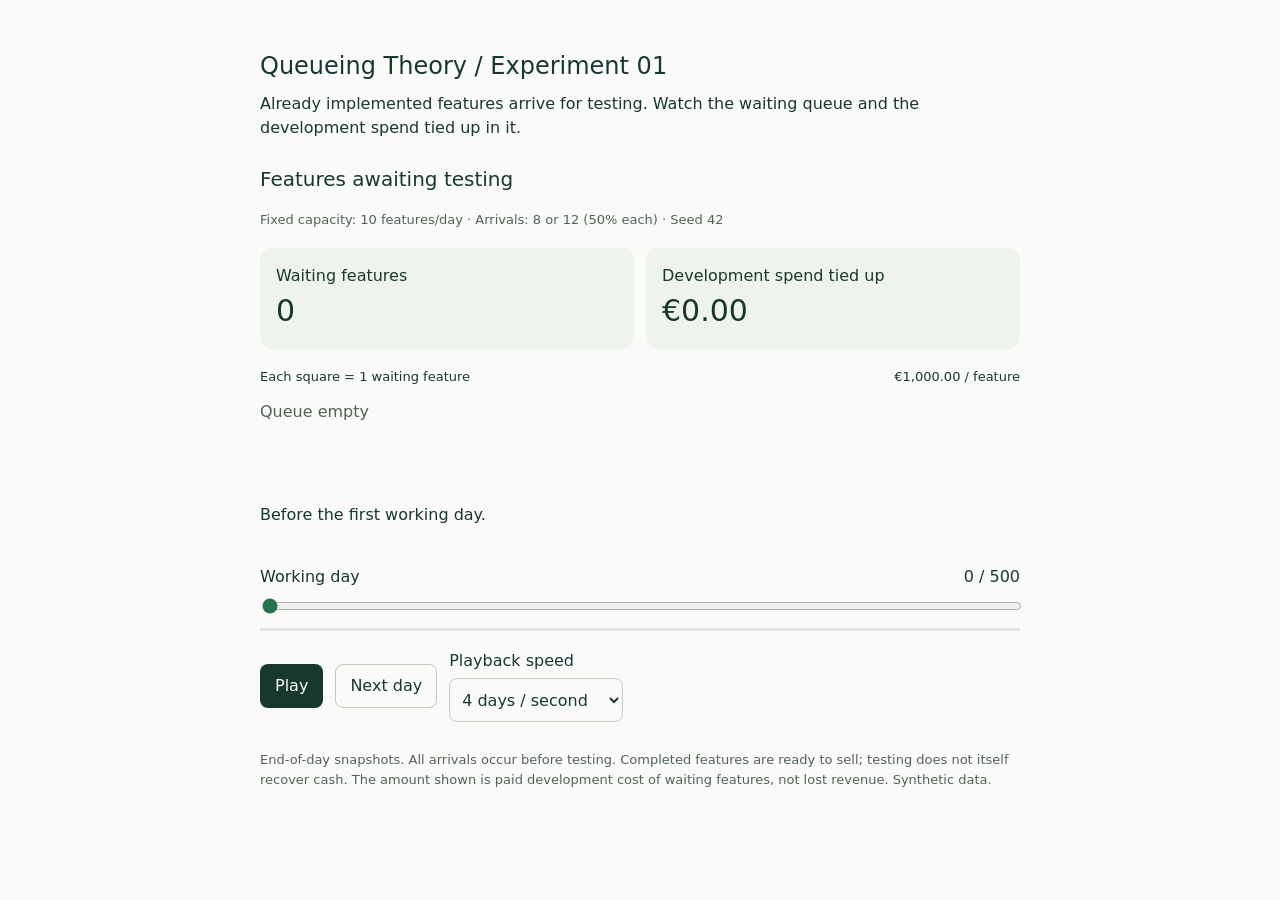
==== figures/01_live_queue.html @ 5ae4b580 "Model implemented features and animate development cost in the testing queue" ====
<!doctype html>
<html lang="en">
<head>
  <meta charset="utf-8">
  <meta name="viewport" content="width=device-width, initial-scale=1">
  <title>Queueing Theory · Features awaiting testing</title>
  <style>
    :root { color-scheme: light dark; --background:light-dark(#fafbf8,#141b17); --foreground:light-dark(#19382c,#e7eee9); --card:light-dark(#eef3ed,#202e25); --card-foreground:var(--foreground); --muted-foreground:light-dark(#526259,#a8b9ae); --primary:var(--foreground); --primary-foreground:var(--background); --border:light-dark(#becbc0,#43564a); --viz-series-1:light-dark(#28724f,#72c99b); --font-size-base:16px; }
    * { box-sizing:border-box; }
    body { margin:0; padding:clamp(16px,4vw,48px); background:var(--background); color:var(--foreground); font:400 16px/1.5 system-ui,sans-serif; }
    main { max-width:760px; margin:auto; }
    h1 { font-size:24px; font-weight:500; margin:0 0 8px; }
    p { margin:8px 0 24px; }
    h2 { font-size:20px; font-weight:500; margin:0 0 16px; }
    .text-small { font-size:13px; }
    .text-muted { color:var(--muted-foreground); }
    .tabular-nums { font-variant-numeric:tabular-nums; }
    .viz-grid { display:grid; grid-template-columns:repeat(auto-fit,minmax(min(230px,100%),1fr)); gap:12px; }
    .card { padding:16px; border-radius:12px; background:var(--card); color:var(--card-foreground); }
    .viz-stat-value { font-size:30px; font-weight:500; }
    .viz-row, .viz-controls { display:flex; flex-wrap:wrap; align-items:center; gap:12px; }
    .btn { font:inherit; color:var(--foreground); background:transparent; border:1px solid var(--border); border-radius:8px; padding:8px 14px; min-height:44px; cursor:pointer; }
    .btn-primary { color:var(--primary-foreground); background:var(--primary); border-color:transparent; }
    .btn:disabled { opacity:.5; cursor:default; }
    .form-label { display:grid; gap:5px; }
    .form-select { font:inherit; padding:8px; min-height:44px; border:1px solid var(--border); border-radius:8px; color:var(--foreground); background:var(--background); }
    .form-range { width:100%; accent-color:var(--viz-series-1); min-height:30px; }
    .sr-only { position:absolute; width:1px; height:1px; padding:0; margin:-1px; overflow:hidden; clip:rect(0,0,0,0); white-space:nowrap; border:0; }
    footer { margin-top:28px; color:var(--muted-foreground); font-size:13px; }
  </style>
</head>
<body>
<main>
  <h1>Queueing Theory / Experiment 01</h1>
  <p>Already implemented features arrive for testing. Watch the waiting queue and the development spend tied up in it.</p>
<!-- LIVE_FRAGMENT_START -->
<div id="feature-testing-queue">
  <style>
    #feature-testing-queue { color:var(--foreground); }
    #feature-testing-queue .fq-gap { margin-top:18px; }
    #feature-testing-queue .fq-labels { display:flex; justify-content:space-between; flex-wrap:wrap; gap:8px; }
    #feature-testing-queue .fq-queue { display:flex; flex-wrap:wrap; align-content:flex-start; gap:5px; min-height:95px; margin-top:14px; }
    #feature-testing-queue .fq-feature { width:18px; height:24px; background:var(--viz-series-1); opacity:.65; }
    #feature-testing-queue .fq-empty { align-self:center; color:var(--muted-foreground); }
    #feature-testing-queue .fq-detail { min-height:44px; margin-top:8px; }
    #feature-testing-queue .fq-progress { height:3px; background:color-mix(in srgb,var(--foreground) 10%,transparent); }
    #feature-testing-queue .fq-progress-fill { height:100%; width:0; background:var(--viz-series-1); }
  </style>
  <h2>Features awaiting testing</h2>
  <div class="text-small text-muted" data-role="assumptions"></div>
  <div class="viz-grid fq-gap">
    <div class="card viz-stat">
      <div>Waiting features</div>
      <div class="viz-stat-value tabular-nums" data-role="count">0</div>
    </div>
    <div class="card viz-stat">
      <div>Development spend tied up</div>
      <div class="viz-stat-value tabular-nums" data-role="money">€0.00</div>
    </div>
  </div>
  <div class="fq-labels fq-gap text-small">
    <span>Each square = 1 waiting feature</span>
    <span data-role="cost-label"></span>
  </div>
  <div class="fq-queue" data-role="queue" role="img" aria-label="No features awaiting testing"></div>
  <div class="text-small text-muted" data-role="overflow" hidden></div>
  <div class="fq-detail tabular-nums" data-role="daily-detail">Before the first working day.</div>
  <div class="fq-gap">
    <div class="fq-labels">
      <label for="fq-day" class="form-label">Working day <span class="sr-only">slider</span></label>
      <output for="fq-day" class="tabular-nums" data-role="day-label" aria-live="off">0</output>
    </div>
    <input id="fq-day" class="form-range" type="range" min="0" max="500" step="1" value="0">
    <div class="fq-progress" aria-hidden="true"><div class="fq-progress-fill" data-role="progress"></div></div>
  </div>
  <div class="viz-controls fq-gap">
    <button type="button" class="btn btn-primary" data-role="play">Play</button>
    <button type="button" class="btn" data-role="step">Next day</button>
    <label class="form-label">Playback speed
      <select class="form-select" data-role="speed">
        <option value="1000">1 day / second</option>
        <option value="250" selected>4 days / second</option>
        <option value="83">12 days / second</option>
      </select>
    </label>
  </div>
  <div class="sr-only" aria-live="polite" data-role="announcement"></div>
  <script type="application/json" data-role="model-data">{"days":500,"runs":10000,"capacity":10,"variation":2,"seed":42,"feature_cost_cents":100000,"currency":"EUR","arrivals":[8,12,12,12,8,12,8,8,12,12,12,8,12,12,12,12,12,8,8,8,8,12,8,8,12,8,12,12,8,8,12,8,8,12,12,8,12,12,12,12,12,8,8,8,8,12,8,12,12,8,8,12,12,8,8,12,8,12,8,12,12,8,8,12,8,8,12,12,8,12,8,12,12,8,8,12,12,12,12,8,12,8,8,12,12,12,8,8,12,12,8,12,12,8,12,8,12,8,12,12,8,12,8,8,8,8,8,12,8,12,8,12,12,12,8,12,8,12,8,12,8,12,12,12,8,12,12,8,8,12,8,12,12,12,12,8,8,8,8,8,12,8,12,8,8,8,12,8,8,12,12,12,12,8,8,12,12,12,8,12,8,8,12,8,12,12,12,12,8,8,12,8,8,8,12,8,12,12,8,12,12,8,12,8,12,8,8,12,12,8,12,8,8,12,8,12,8,8,12,8,12,8,8,12,8,8,12,12,8,12,12,12,12,8,8,12,12,12,12,12,12,8,12,12,12,12,12,12,8,8,12,12,12,12,12,8,8,8,8,12,12,8,8,12,8,12,8,12,12,12,8,8,12,12,8,12,12,12,12,12,8,12,8,12,12,12,12,12,12,12,8,12,12,12,8,8,8,12,12,12,12,12,8,8,8,12,12,12,8,12,12,12,8,8,12,12,8,8,12,12,8,12,8,8,8,12,12,12,12,12,12,12,12,8,8,12,12,12,12,8,8,8,8,12,8,8,8,8,8,8,8,12,12,8,8,8,8,8,8,8,12,8,12,12,8,8,8,8,12,12,12,8,12,12,8,12,8,12,12,12,8,8,8,8,8,12,8,8,8,8,8,12,8,8,8,12,8,12,8,8,12,8,8,8,12,8,8,12,8,8,12,8,12,12,8,8,12,12,8,8,8,12,8,12,12,12,12,8,8,8,12,8,8,8,8,8,12,8,8,8,8,8,12,12,12,12,8,8,12,8,8,12,12,12,8,8,12,12,12,8,12,8,8,12,8,12,8,12,12,12,8,12,12,12,8,8,8,12,8,12,12,8,12,12,12,12,8,8,12,12,12,12,12,8,8,12,8,8,8,12,8,12,12,12,12,12,12,8,12,12,12,8,12,12,8,8,8,8,8,12],"tested":[8,10,10,10,10,10,10,10,10,10,10,10,10,10,10,10,10,10,10,10,10,10,10,10,10,10,10,10,10,10,10,10,10,10,10,10,10,10,10,10,10,10,10,10,10,10,10,10,10,10,10,10,10,10,10,10,10,10,10,10,10,10,10,10,10,10,10,10,10,10,10,10,10,10,10,10,10,10,10,10,10,10,10,10,10,10,10,10,10,10,10,10,10,10,10,10,10,10,10,10,10,10,10,10,10,10,10,10,10,10,10,10,10,10,10,10,10,10,10,10,10,10,10,10,10,10,10,10,10,10,10,10,10,10,10,10,10,10,10,10,10,10,10,10,10,10,10,10,10,10,10,10,10,10,10,10,10,10,10,10,10,10,10,10,10,10,10,10,10,10,10,10,10,10,10,10,10,10,10,10,10,10,10,10,10,10,10,10,10,10,10,10,10,10,10,10,10,10,10,10,10,10,10,10,10,10,10,10,10,10,10,10,10,10,10,10,10,10,10,10,10,10,10,10,10,10,10,10,10,10,10,10,10,10,10,10,10,10,10,10,10,10,10,10,10,10,10,10,10,10,10,10,10,10,10,10,10,10,10,10,10,10,10,10,10,10,10,10,10,10,10,10,10,10,10,10,10,10,10,10,10,10,10,10,10,10,10,10,10,10,10,10,10,10,10,10,10,10,10,10,10,10,10,10,10,10,10,10,10,10,10,10,10,10,10,10,10,10,10,10,10,10,10,10,10,10,10,10,10,10,10,10,10,10,10,10,10,10,10,10,10,10,10,10,10,10,10,10,10,10,10,10,10,10,10,10,10,10,10,10,10,10,10,10,10,10,10,10,10,10,10,10,10,10,10,10,10,10,10,10,10,10,10,10,10,10,10,10,10,10,10,10,10,10,10,10,10,10,10,10,10,10,10,10,10,10,10,10,10,10,10,10,10,10,10,10,10,10,10,10,10,10,10,10,10,10,10,10,10,10,10,10,10,10,10,10,10,10,10,10,10,10,10,10,10,10,10,10,10,10,10,10,10,10,10,10,10,10,10,10,10,10,10,10,10,10,10,10,10,10,10,10,10,10,10,10,10,10,10,10,10,10,10,10,10,10,10,10,10,10,10,10,10,10,10,10,10,10,10,10],"backlog":[0,0,2,4,6,4,6,4,2,4,6,8,6,8,10,12,14,16,14,12,10,8,10,8,6,8,6,8,10,8,6,8,6,4,6,8,6,8,10,12,14,16,14,12,10,8,10,8,10,12,10,8,10,12,10,8,10,8,10,8,10,12,10,8,10,8,6,8,10,8,10,8,10,12,10,8,10,12,14,16,14,16,14,12,14,16,18,16,14,16,18,16,18,20,18,20,18,20,18,20,22,20,22,20,18,16,14,12,14,12,14,12,14,16,18,16,18,16,18,16,18,16,18,20,22,20,22,24,22,20,22,20,22,24,26,28,26,24,22,20,18,20,18,20,18,16,14,16,14,12,14,16,18,20,18,16,18,20,22,20,22,20,18,20,18,20,22,24,26,24,22,24,22,20,18,20,18,20,22,20,22,24,22,24,22,24,22,20,22,24,22,24,22,20,22,20,22,20,18,20,18,20,18,16,18,16,14,16,18,16,18,20,22,24,22,20,22,24,26,28,30,32,30,32,34,36,38,40,42,40,38,40,42,44,46,48,46,44,42,40,42,44,42,40,42,40,42,40,42,44,46,44,42,44,46,44,46,48,50,52,54,52,54,52,54,56,58,60,62,64,66,64,66,68,70,68,66,64,66,68,70,72,74,72,70,68,70,72,74,72,74,76,78,76,74,76,78,76,74,76,78,76,78,76,74,72,74,76,78,80,82,84,86,88,86,84,86,88,90,92,90,88,86,84,86,84,82,80,78,76,74,72,74,76,74,72,70,68,66,64,62,64,62,64,66,64,62,60,58,60,62,64,62,64,66,64,66,64,66,68,70,68,66,64,62,60,62,60,58,56,54,52,54,52,50,48,50,48,50,48,46,48,46,44,42,44,42,40,42,40,38,40,38,40,42,40,38,40,42,40,38,36,38,36,38,40,42,44,42,40,38,40,38,36,34,32,30,32,30,28,26,24,22,24,26,28,30,28,26,28,26,24,26,28,30,28,26,28,30,32,30,32,30,28,30,28,30,28,30,32,34,32,34,36,38,36,34,32,34,32,34,36,34,36,38,40,42,40,38,40,42,44,46,48,46,44,46,44,42,40,42,40,42,44,46,48,50,52,50,52,54,56,54,56,58,56,54,52,50,48,50],"bound_cost_cents":[0,0,200000,400000,600000,400000,600000,400000,200000,400000,600000,800000,600000,800000,1000000,1200000,1400000,1600000,1400000,1200000,1000000,800000,1000000,800000,600000,800000,600000,800000,1000000,800000,600000,800000,600000,400000,600000,800000,600000,800000,1000000,1200000,1400000,1600000,1400000,1200000,1000000,800000,1000000,800000,1000000,1200000,1000000,800000,1000000,1200000,1000000,800000,1000000,800000,1000000,800000,1000000,1200000,1000000,800000,1000000,800000,600000,800000,1000000,800000,1000000,800000,1000000,1200000,1000000,800000,1000000,1200000,1400000,1600000,1400000,1600000,1400000,1200000,1400000,1600000,1800000,1600000,1400000,1600000,1800000,1600000,1800000,2000000,1800000,2000000,1800000,2000000,1800000,2000000,2200000,2000000,2200000,2000000,1800000,1600000,1400000,1200000,1400000,1200000,1400000,1200000,1400000,1600000,1800000,1600000,1800000,1600000,1800000,1600000,1800000,1600000,1800000,2000000,2200000,2000000,2200000,2400000,2200000,2000000,2200000,2000000,2200000,2400000,2600000,2800000,2600000,2400000,2200000,2000000,1800000,2000000,1800000,2000000,1800000,1600000,1400000,1600000,1400000,1200000,1400000,1600000,1800000,2000000,1800000,1600000,1800000,2000000,2200000,2000000,2200000,2000000,1800000,2000000,1800000,2000000,2200000,2400000,2600000,2400000,2200000,2400000,2200000,2000000,1800000,2000000,1800000,2000000,2200000,2000000,2200000,2400000,2200000,2400000,2200000,2400000,2200000,2000000,2200000,2400000,2200000,2400000,2200000,2000000,2200000,2000000,2200000,2000000,1800000,2000000,1800000,2000000,1800000,1600000,1800000,1600000,1400000,1600000,1800000,1600000,1800000,2000000,2200000,2400000,2200000,2000000,2200000,2400000,2600000,2800000,3000000,3200000,3000000,3200000,3400000,3600000,3800000,4000000,4200000,4000000,3800000,4000000,4200000,4400000,4600000,4800000,4600000,4400000,4200000,4000000,4200000,4400000,4200000,4000000,4200000,4000000,4200000,4000000,4200000,4400000,4600000,4400000,4200000,4400000,4600000,4400000,4600000,4800000,5000000,5200000,5400000,5200000,5400000,5200000,5400000,5600000,5800000,6000000,6200000,6400000,6600000,6400000,6600000,6800000,7000000,6800000,6600000,6400000,6600000,6800000,7000000,7200000,7400000,7200000,7000000,6800000,7000000,7200000,7400000,7200000,7400000,7600000,7800000,7600000,7400000,7600000,7800000,7600000,7400000,7600000,7800000,7600000,7800000,7600000,7400000,7200000,7400000,7600000,7800000,8000000,8200000,8400000,8600000,8800000,8600000,8400000,8600000,8800000,9000000,9200000,9000000,8800000,8600000,8400000,8600000,8400000,8200000,8000000,7800000,7600000,7400000,7200000,7400000,7600000,7400000,7200000,7000000,6800000,6600000,6400000,6200000,6400000,6200000,6400000,6600000,6400000,6200000,6000000,5800000,6000000,6200000,6400000,6200000,6400000,6600000,6400000,6600000,6400000,6600000,6800000,7000000,6800000,6600000,6400000,6200000,6000000,6200000,6000000,5800000,5600000,5400000,5200000,5400000,5200000,5000000,4800000,5000000,4800000,5000000,4800000,4600000,4800000,4600000,4400000,4200000,4400000,4200000,4000000,4200000,4000000,3800000,4000000,3800000,4000000,4200000,4000000,3800000,4000000,4200000,4000000,3800000,3600000,3800000,3600000,3800000,4000000,4200000,4400000,4200000,4000000,3800000,4000000,3800000,3600000,3400000,3200000,3000000,3200000,3000000,2800000,2600000,2400000,2200000,2400000,2600000,2800000,3000000,2800000,2600000,2800000,2600000,2400000,2600000,2800000,3000000,2800000,2600000,2800000,3000000,3200000,3000000,3200000,3000000,2800000,3000000,2800000,3000000,2800000,3000000,3200000,3400000,3200000,3400000,3600000,3800000,3600000,3400000,3200000,3400000,3200000,3400000,3600000,3400000,3600000,3800000,4000000,4200000,4000000,3800000,4000000,4200000,4400000,4600000,4800000,4600000,4400000,4600000,4400000,4200000,4000000,4200000,4000000,4200000,4400000,4600000,4800000,5000000,5200000,5000000,5200000,5400000,5600000,5400000,5600000,5800000,5600000,5400000,5200000,5000000,4800000,5000000]}</script>
  <script>
  (() => {
    const root = document.getElementById("feature-testing-queue");
    const el = role => root.querySelector('[data-role="' + role + '"]');
    const data = JSON.parse(el("model-data").textContent);
    const slider = root.querySelector("#fq-day");
    const euro = cents => new Intl.NumberFormat("en-IE", {
      style:"currency", currency:data.currency, minimumFractionDigits:2
    }).format(cents / 100);
    let day = 0;
    let timer = null;
    let lastRenderedDay = 0;
    const reducedMotion = window.matchMedia("(prefers-reduced-motion: reduce)");
    slider.max = data.days;
    el("assumptions").textContent = "Fixed capacity: " + data.capacity + " features/day · Arrivals: "
      + (data.variation ? (data.capacity - data.variation) + " or " + (data.capacity + data.variation) + " (50% each)"
        : data.capacity + " every day") + " · Seed " + data.seed;
    el("cost-label").textContent = euro(data.feature_cost_cents) + " / feature";

    function announce() {
      el("announcement").textContent = "Day " + day + ": " + data.backlog[day]
        + " features awaiting testing; " + euro(data.bound_cost_cents[day]) + " in development spend.";
    }
    function render() {
      const count = data.backlog[day];
      const queue = el("queue");
      queue.replaceChildren();
      if (count === 0) {
        const empty = document.createElement("span");
        empty.className = "fq-empty";
        empty.textContent = "Queue empty";
        queue.append(empty);
      }
      for (let i = 0; i < Math.min(count, 120); i++) {
        const feature = document.createElement("span");
        feature.className = "fq-feature";
        feature.setAttribute("aria-hidden", "true");
        queue.append(feature);
      }
      queue.setAttribute("aria-label", count + " features awaiting testing, " + euro(data.bound_cost_cents[day]));
      el("overflow").hidden = count <= 120;
      el("overflow").textContent = "First 120 shown · " + (count - 120) + " additional features waiting";
      el("count").textContent = count.toLocaleString();
      el("money").textContent = euro(data.bound_cost_cents[day]);
      el("day-label").textContent = day + " / " + data.days;
      slider.value = day;
      el("progress").style.width = (100 * day / data.days) + "%";
      el("step").disabled = day === data.days;
      if (day > 0) {
        const change = count - data.backlog[day - 1];
        el("daily-detail").textContent = data.arrivals[day - 1] + " arrived · " + data.tested[day - 1]
          + " tested · Queue " + (change > 0 ? "+" : "") + change
          + (data.tested[day - 1] < data.capacity ? " · " + (data.capacity - data.tested[day - 1]) + " unused testing slots" : "");
      } else {
        el("daily-detail").textContent = "Before the first working day.";
      }
      if (day !== lastRenderedDay && !reducedMotion.matches && count > 0 && queue.animate) {
        queue.animate([{transform:"translateY(3px)"}, {transform:"translateY(0)"}], {duration:140});
      }
      lastRenderedDay = day;
    }
    function pause(shouldAnnounce = true) {
      if (timer !== null) window.clearInterval(timer);
      timer = null;
      el("play").textContent = day === data.days ? "Replay" : "Play";
      if (shouldAnnounce) announce();
    }
    function start() {
      if (day === data.days) day = 0;
      render();
      el("play").textContent = "Pause";
      timer = window.setInterval(() => {
        day = Math.min(data.days, day + 1);
        render();
        if (day === data.days) pause();
      }, Number(el("speed").value));
    }
    el("play").addEventListener("click", () => timer === null ? start() : pause());
    el("step").addEventListener("click", () => {
      pause(false);
      day = Math.min(data.days, day + 1);
      render();
      pause();
    });
    slider.addEventListener("input", () => {
      pause(false);
      day = Number(slider.value);
      render();
      pause();
    });
    el("speed").addEventListener("change", () => {
      if (timer !== null) { pause(false); start(); }
    });
    document.addEventListener("visibilitychange", () => { if (document.hidden) pause(false); });
    render();
  })();
  </script>
</div>
<!-- LIVE_FRAGMENT_END -->
  <footer>End-of-day snapshots. All arrivals occur before testing. Completed features are ready to sell; testing does not itself recover cash. The amount shown is paid development cost of waiting features, not lost revenue. Synthetic data.</footer>
</main>
</body>
</html>
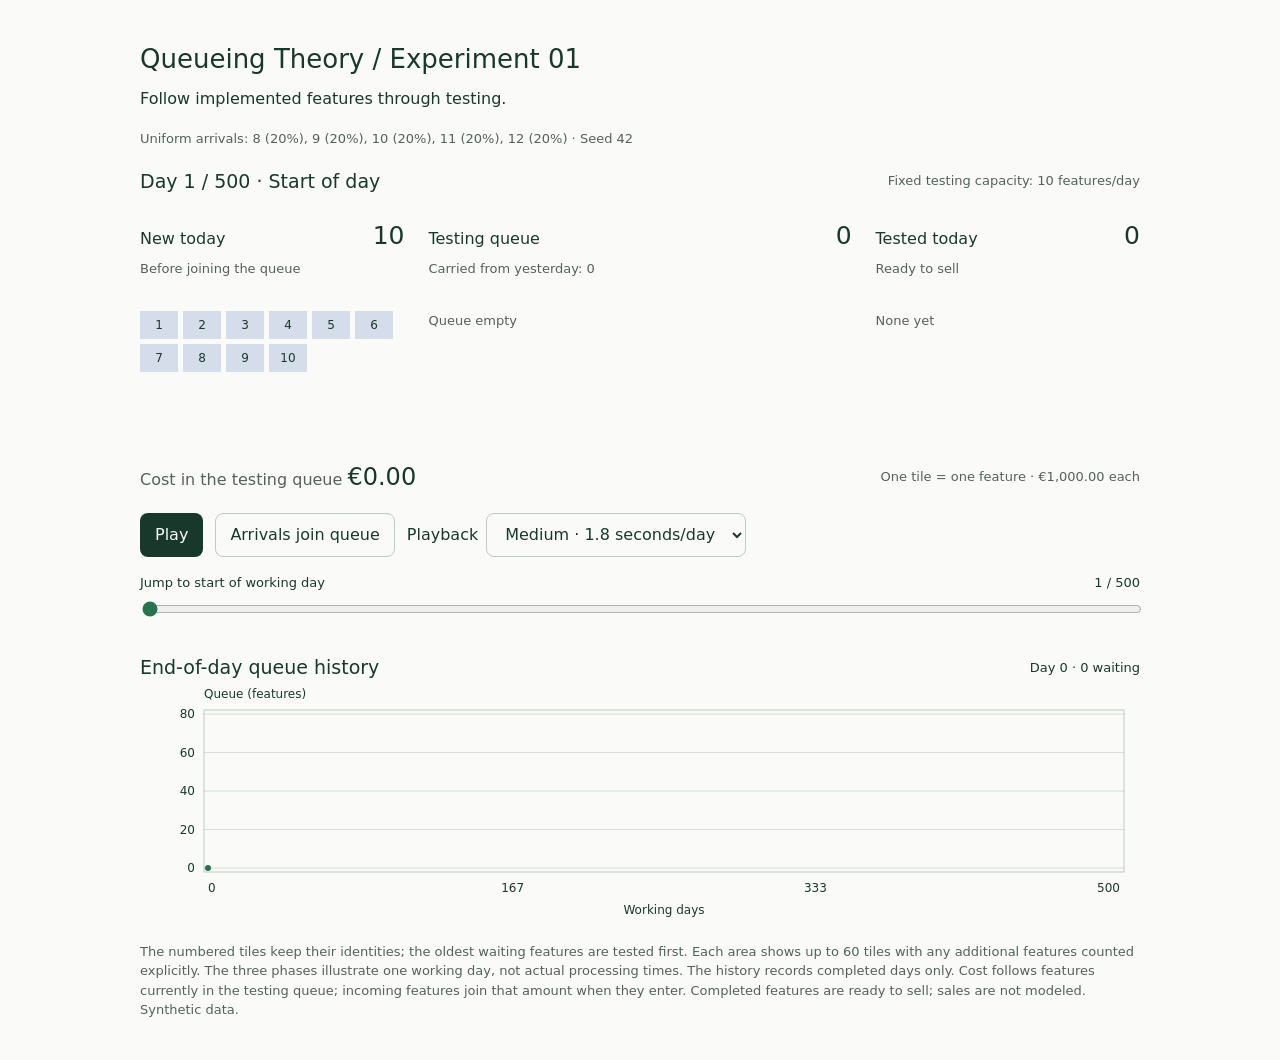
==== commit 13d48863: "Use uniform feature arrivals and show animated testing flow with queue history" ====
--- a/figures/01_live_queue.html
+++ b/figures/01_live_queue.html
@@ -3,189 +3,287 @@
 <head>
   <meta charset="utf-8">
   <meta name="viewport" content="width=device-width, initial-scale=1">
-  <title>Queueing Theory · Features awaiting testing</title>
+  <title>Queueing Theory · Features through testing</title>
   <style>
-    :root { color-scheme: light dark; --background:light-dark(#fafbf8,#141b17); --foreground:light-dark(#19382c,#e7eee9); --card:light-dark(#eef3ed,#202e25); --card-foreground:var(--foreground); --muted-foreground:light-dark(#526259,#a8b9ae); --primary:var(--foreground); --primary-foreground:var(--background); --border:light-dark(#becbc0,#43564a); --viz-series-1:light-dark(#28724f,#72c99b); --font-size-base:16px; }
+    :root { color-scheme:light dark; --background:light-dark(#fafbf8,#141b17); --foreground:light-dark(#19382c,#e7eee9); --muted:light-dark(#526259,#a8b9ae); --border:light-dark(#becbc0,#43564a); --queue:light-dark(#28724f,#72c99b); --incoming:light-dark(#546fb6,#91aaf1); --tested:light-dark(#986d2e,#d5b47c); }
     * { box-sizing:border-box; }
-    body { margin:0; padding:clamp(16px,4vw,48px); background:var(--background); color:var(--foreground); font:400 16px/1.5 system-ui,sans-serif; }
-    main { max-width:760px; margin:auto; }
-    h1 { font-size:24px; font-weight:500; margin:0 0 8px; }
-    p { margin:8px 0 24px; }
-    h2 { font-size:20px; font-weight:500; margin:0 0 16px; }
-    .text-small { font-size:13px; }
-    .text-muted { color:var(--muted-foreground); }
-    .tabular-nums { font-variant-numeric:tabular-nums; }
-    .viz-grid { display:grid; grid-template-columns:repeat(auto-fit,minmax(min(230px,100%),1fr)); gap:12px; }
-    .card { padding:16px; border-radius:12px; background:var(--card); color:var(--card-foreground); }
-    .viz-stat-value { font-size:30px; font-weight:500; }
-    .viz-row, .viz-controls { display:flex; flex-wrap:wrap; align-items:center; gap:12px; }
-    .btn { font:inherit; color:var(--foreground); background:transparent; border:1px solid var(--border); border-radius:8px; padding:8px 14px; min-height:44px; cursor:pointer; }
-    .btn-primary { color:var(--primary-foreground); background:var(--primary); border-color:transparent; }
-    .btn:disabled { opacity:.5; cursor:default; }
-    .form-label { display:grid; gap:5px; }
-    .form-select { font:inherit; padding:8px; min-height:44px; border:1px solid var(--border); border-radius:8px; color:var(--foreground); background:var(--background); }
-    .form-range { width:100%; accent-color:var(--viz-series-1); min-height:30px; }
+    body { margin:0; padding:clamp(16px,4vw,40px); background:var(--background); color:var(--foreground); font:400 16px/1.5 system-ui,sans-serif; }
+    main { max-width:1000px; margin:auto; }
+    h1 { font-size:26px; font-weight:500; margin:0 0 8px; }
+    h2 { font-size:19px; font-weight:500; margin:0; }
+    p { margin:8px 0 18px; }
+    .small { font-size:13px; }
+    .muted { color:var(--muted); }
+    .numbers { font-variant-numeric:tabular-nums; }
+    .top, .row { display:flex; flex-wrap:wrap; align-items:center; justify-content:space-between; gap:12px; }
+    .top { margin-top:18px; }
+    .flow { display:grid; grid-template-columns:minmax(0,1fr) minmax(0,1.6fr) minmax(0,1fr); gap:24px; margin:22px 0 16px; }
+    .stage { min-width:0; }
+    .stage-heading { display:flex; justify-content:space-between; align-items:baseline; flex-wrap:wrap; gap:8px; font-weight:500; }
+    .stage-count { font-size:25px; }
+    .stage-note { color:var(--muted); margin-top:4px; min-height:40px; }
+    .tiles { display:flex; align-content:flex-start; flex-wrap:wrap; gap:5px; min-height:132px; margin-top:12px; }
+    .tile { display:flex; align-items:center; justify-content:center; width:var(--tile-width); height:28px; flex:0 0 var(--tile-width); font-size:12px; color:var(--foreground); background:color-mix(in srgb,var(--queue) 22%,transparent); }
+    .empty, .overflow { color:var(--muted); font-size:13px; }
+    [data-stage="incoming"] .tile { background:color-mix(in srgb,var(--incoming) 22%,transparent); }
+    [data-stage="outgoing"] .tile { background:color-mix(in srgb,var(--tested) 22%,transparent); }
+    .money { font-size:24px; font-weight:500; }
+    .money-row { margin:12px 0 18px; }
+    .controls { display:flex; flex-wrap:wrap; align-items:center; gap:12px; margin:16px 0; }
+    button, select { font:inherit; min-height:44px; padding:8px 14px; border:1px solid var(--border); border-radius:8px; color:var(--foreground); background:var(--background); }
+    button { cursor:pointer; }
+    button.primary { color:var(--background); background:var(--foreground); border-color:transparent; }
+    button:disabled { opacity:.5; cursor:default; }
+    label { display:flex; flex-wrap:wrap; align-items:center; gap:8px; }
+    input[type=range] { width:100%; min-height:30px; accent-color:var(--queue); }
+    .history { margin-top:22px; }
+    .history svg { display:block; width:100%; height:236px; }
+    .history text { font:400 12px system-ui,sans-serif; fill:var(--foreground); }
+    .history .grid { stroke:var(--border); stroke-width:.6; }
+    .history .frame { fill:none; stroke:var(--border); stroke-width:1; }
+    .history .line { fill:none; stroke:var(--queue); stroke-width:2; stroke-linejoin:round; }
+    .history .area { fill:var(--queue); opacity:.13; }
+    .history .point { fill:var(--queue); }
+    footer { margin-top:24px; color:var(--muted); font-size:13px; }
     .sr-only { position:absolute; width:1px; height:1px; padding:0; margin:-1px; overflow:hidden; clip:rect(0,0,0,0); white-space:nowrap; border:0; }
-    footer { margin-top:28px; color:var(--muted-foreground); font-size:13px; }
+    @media (max-width:580px) {
+      .flow { grid-template-columns:minmax(0,1fr); gap:18px; }
+      .stage-note { min-height:0; }
+      .tiles { min-height:34px; }
+      .stage-count { font-size:20px; }
+    }
   </style>
 </head>
 <body>
-<main>
+<main id="feature-flow-player">
   <h1>Queueing Theory / Experiment 01</h1>
-  <p>Already implemented features arrive for testing. Watch the waiting queue and the development spend tied up in it.</p>
-<!-- LIVE_FRAGMENT_START -->
-<div id="feature-testing-queue">
-  <style>
-    #feature-testing-queue { color:var(--foreground); }
-    #feature-testing-queue .fq-gap { margin-top:18px; }
-    #feature-testing-queue .fq-labels { display:flex; justify-content:space-between; flex-wrap:wrap; gap:8px; }
-    #feature-testing-queue .fq-queue { display:flex; flex-wrap:wrap; align-content:flex-start; gap:5px; min-height:95px; margin-top:14px; }
-    #feature-testing-queue .fq-feature { width:18px; height:24px; background:var(--viz-series-1); opacity:.65; }
-    #feature-testing-queue .fq-empty { align-self:center; color:var(--muted-foreground); }
-    #feature-testing-queue .fq-detail { min-height:44px; margin-top:8px; }
-    #feature-testing-queue .fq-progress { height:3px; background:color-mix(in srgb,var(--foreground) 10%,transparent); }
-    #feature-testing-queue .fq-progress-fill { height:100%; width:0; background:var(--viz-series-1); }
-  </style>
-  <h2>Features awaiting testing</h2>
-  <div class="text-small text-muted" data-role="assumptions"></div>
-  <div class="viz-grid fq-gap">
-    <div class="card viz-stat">
-      <div>Waiting features</div>
-      <div class="viz-stat-value tabular-nums" data-role="count">0</div>
-    </div>
-    <div class="card viz-stat">
-      <div>Development spend tied up</div>
-      <div class="viz-stat-value tabular-nums" data-role="money">€0.00</div>
-    </div>
-  </div>
-  <div class="fq-labels fq-gap text-small">
-    <span>Each square = 1 waiting feature</span>
-    <span data-role="cost-label"></span>
-  </div>
-  <div class="fq-queue" data-role="queue" role="img" aria-label="No features awaiting testing"></div>
-  <div class="text-small text-muted" data-role="overflow" hidden></div>
-  <div class="fq-detail tabular-nums" data-role="daily-detail">Before the first working day.</div>
-  <div class="fq-gap">
-    <div class="fq-labels">
-      <label for="fq-day" class="form-label">Working day <span class="sr-only">slider</span></label>
-      <output for="fq-day" class="tabular-nums" data-role="day-label" aria-live="off">0</output>
-    </div>
-    <input id="fq-day" class="form-range" type="range" min="0" max="500" step="1" value="0">
-    <div class="fq-progress" aria-hidden="true"><div class="fq-progress-fill" data-role="progress"></div></div>
-  </div>
-  <div class="viz-controls fq-gap">
-    <button type="button" class="btn btn-primary" data-role="play">Play</button>
-    <button type="button" class="btn" data-role="step">Next day</button>
-    <label class="form-label">Playback speed
-      <select class="form-select" data-role="speed">
-        <option value="1000">1 day / second</option>
-        <option value="250" selected>4 days / second</option>
-        <option value="83">12 days / second</option>
+  <p>Follow implemented features through testing.</p>
+  <div class="small muted" data-role="assumptions"></div>
+  <div class="top">
+    <h2 class="numbers" data-role="position">Day 1 · Start of day</h2>
+    <span class="small muted" data-role="capacity"></span>
+  </div>
+  <div class="flow">
+    <section class="stage" data-stage="incoming" aria-label="Today's incoming features">
+      <div class="stage-heading"><span>New today</span><span class="stage-count numbers" data-role="incoming-count">0</span></div>
+      <div class="stage-note small" data-role="incoming-note">Before joining the queue</div>
+      <div class="tiles" data-role="incoming" role="img"></div>
+      <div class="overflow" data-role="incoming-overflow" hidden></div>
+    </section>
+    <section class="stage" data-stage="waiting" aria-label="Features in the testing queue">
+      <div class="stage-heading"><span>Testing queue</span><span class="stage-count numbers" data-role="waiting-count">0</span></div>
+      <div class="stage-note small" data-role="waiting-note"></div>
+      <div class="tiles" data-role="waiting" role="img"></div>
+      <div class="overflow" data-role="waiting-overflow" hidden></div>
+    </section>
+    <section class="stage" data-stage="outgoing" aria-label="Features that completed testing today">
+      <div class="stage-heading"><span>Tested today</span><span class="stage-count numbers" data-role="outgoing-count">0</span></div>
+      <div class="stage-note small" data-role="outgoing-note">Ready to sell</div>
+      <div class="tiles" data-role="outgoing" role="img"></div>
+      <div class="overflow" data-role="outgoing-overflow" hidden></div>
+    </section>
+  </div>
+  <div class="row money-row">
+    <span><span class="muted">Cost in the testing queue</span> <span class="money numbers" data-role="money">€0.00</span></span>
+    <span class="small muted" data-role="cost-label"></span>
+  </div>
+  <div class="controls">
+    <button type="button" class="primary" data-role="play">Play</button>
+    <button type="button" data-role="step">Arrivals join queue</button>
+    <label>Playback
+      <select data-role="speed">
+        <option value="1500">Slow · 4.5 seconds/day</option>
+        <option value="600" selected>Medium · 1.8 seconds/day</option>
+        <option value="60">Fast · 0.18 seconds/day</option>
       </select>
     </label>
   </div>
-  <div class="sr-only" aria-live="polite" data-role="announcement"></div>
-  <script type="application/json" data-role="model-data">{"days":500,"runs":10000,"capacity":10,"variation":2,"seed":42,"feature_cost_cents":100000,"currency":"EUR","arrivals":[8,12,12,12,8,12,8,8,12,12,12,8,12,12,12,12,12,8,8,8,8,12,8,8,12,8,12,12,8,8,12,8,8,12,12,8,12,12,12,12,12,8,8,8,8,12,8,12,12,8,8,12,12,8,8,12,8,12,8,12,12,8,8,12,8,8,12,12,8,12,8,12,12,8,8,12,12,12,12,8,12,8,8,12,12,12,8,8,12,12,8,12,12,8,12,8,12,8,12,12,8,12,8,8,8,8,8,12,8,12,8,12,12,12,8,12,8,12,8,12,8,12,12,12,8,12,12,8,8,12,8,12,12,12,12,8,8,8,8,8,12,8,12,8,8,8,12,8,8,12,12,12,12,8,8,12,12,12,8,12,8,8,12,8,12,12,12,12,8,8,12,8,8,8,12,8,12,12,8,12,12,8,12,8,12,8,8,12,12,8,12,8,8,12,8,12,8,8,12,8,12,8,8,12,8,8,12,12,8,12,12,12,12,8,8,12,12,12,12,12,12,8,12,12,12,12,12,12,8,8,12,12,12,12,12,8,8,8,8,12,12,8,8,12,8,12,8,12,12,12,8,8,12,12,8,12,12,12,12,12,8,12,8,12,12,12,12,12,12,12,8,12,12,12,8,8,8,12,12,12,12,12,8,8,8,12,12,12,8,12,12,12,8,8,12,12,8,8,12,12,8,12,8,8,8,12,12,12,12,12,12,12,12,8,8,12,12,12,12,8,8,8,8,12,8,8,8,8,8,8,8,12,12,8,8,8,8,8,8,8,12,8,12,12,8,8,8,8,12,12,12,8,12,12,8,12,8,12,12,12,8,8,8,8,8,12,8,8,8,8,8,12,8,8,8,12,8,12,8,8,12,8,8,8,12,8,8,12,8,8,12,8,12,12,8,8,12,12,8,8,8,12,8,12,12,12,12,8,8,8,12,8,8,8,8,8,12,8,8,8,8,8,12,12,12,12,8,8,12,8,8,12,12,12,8,8,12,12,12,8,12,8,8,12,8,12,8,12,12,12,8,12,12,12,8,8,8,12,8,12,12,8,12,12,12,12,8,8,12,12,12,12,12,8,8,12,8,8,8,12,8,12,12,12,12,12,12,8,12,12,12,8,12,12,8,8,8,8,8,12],"tested":[8,10,10,10,10,10,10,10,10,10,10,10,10,10,10,10,10,10,10,10,10,10,10,10,10,10,10,10,10,10,10,10,10,10,10,10,10,10,10,10,10,10,10,10,10,10,10,10,10,10,10,10,10,10,10,10,10,10,10,10,10,10,10,10,10,10,10,10,10,10,10,10,10,10,10,10,10,10,10,10,10,10,10,10,10,10,10,10,10,10,10,10,10,10,10,10,10,10,10,10,10,10,10,10,10,10,10,10,10,10,10,10,10,10,10,10,10,10,10,10,10,10,10,10,10,10,10,10,10,10,10,10,10,10,10,10,10,10,10,10,10,10,10,10,10,10,10,10,10,10,10,10,10,10,10,10,10,10,10,10,10,10,10,10,10,10,10,10,10,10,10,10,10,10,10,10,10,10,10,10,10,10,10,10,10,10,10,10,10,10,10,10,10,10,10,10,10,10,10,10,10,10,10,10,10,10,10,10,10,10,10,10,10,10,10,10,10,10,10,10,10,10,10,10,10,10,10,10,10,10,10,10,10,10,10,10,10,10,10,10,10,10,10,10,10,10,10,10,10,10,10,10,10,10,10,10,10,10,10,10,10,10,10,10,10,10,10,10,10,10,10,10,10,10,10,10,10,10,10,10,10,10,10,10,10,10,10,10,10,10,10,10,10,10,10,10,10,10,10,10,10,10,10,10,10,10,10,10,10,10,10,10,10,10,10,10,10,10,10,10,10,10,10,10,10,10,10,10,10,10,10,10,10,10,10,10,10,10,10,10,10,10,10,10,10,10,10,10,10,10,10,10,10,10,10,10,10,10,10,10,10,10,10,10,10,10,10,10,10,10,10,10,10,10,10,10,10,10,10,10,10,10,10,10,10,10,10,10,10,10,10,10,10,10,10,10,10,10,10,10,10,10,10,10,10,10,10,10,10,10,10,10,10,10,10,10,10,10,10,10,10,10,10,10,10,10,10,10,10,10,10,10,10,10,10,10,10,10,10,10,10,10,10,10,10,10,10,10,10,10,10,10,10,10,10,10,10,10,10,10,10,10,10,10,10,10,10,10,10,10,10,10,10,10,10,10,10,10,10,10,10,10,10,10,10,10,10,10,10,10,10,10,10,10,10,10,10,10,10,10],"backlog":[0,0,2,4,6,4,6,4,2,4,6,8,6,8,10,12,14,16,14,12,10,8,10,8,6,8,6,8,10,8,6,8,6,4,6,8,6,8,10,12,14,16,14,12,10,8,10,8,10,12,10,8,10,12,10,8,10,8,10,8,10,12,10,8,10,8,6,8,10,8,10,8,10,12,10,8,10,12,14,16,14,16,14,12,14,16,18,16,14,16,18,16,18,20,18,20,18,20,18,20,22,20,22,20,18,16,14,12,14,12,14,12,14,16,18,16,18,16,18,16,18,16,18,20,22,20,22,24,22,20,22,20,22,24,26,28,26,24,22,20,18,20,18,20,18,16,14,16,14,12,14,16,18,20,18,16,18,20,22,20,22,20,18,20,18,20,22,24,26,24,22,24,22,20,18,20,18,20,22,20,22,24,22,24,22,24,22,20,22,24,22,24,22,20,22,20,22,20,18,20,18,20,18,16,18,16,14,16,18,16,18,20,22,24,22,20,22,24,26,28,30,32,30,32,34,36,38,40,42,40,38,40,42,44,46,48,46,44,42,40,42,44,42,40,42,40,42,40,42,44,46,44,42,44,46,44,46,48,50,52,54,52,54,52,54,56,58,60,62,64,66,64,66,68,70,68,66,64,66,68,70,72,74,72,70,68,70,72,74,72,74,76,78,76,74,76,78,76,74,76,78,76,78,76,74,72,74,76,78,80,82,84,86,88,86,84,86,88,90,92,90,88,86,84,86,84,82,80,78,76,74,72,74,76,74,72,70,68,66,64,62,64,62,64,66,64,62,60,58,60,62,64,62,64,66,64,66,64,66,68,70,68,66,64,62,60,62,60,58,56,54,52,54,52,50,48,50,48,50,48,46,48,46,44,42,44,42,40,42,40,38,40,38,40,42,40,38,40,42,40,38,36,38,36,38,40,42,44,42,40,38,40,38,36,34,32,30,32,30,28,26,24,22,24,26,28,30,28,26,28,26,24,26,28,30,28,26,28,30,32,30,32,30,28,30,28,30,28,30,32,34,32,34,36,38,36,34,32,34,32,34,36,34,36,38,40,42,40,38,40,42,44,46,48,46,44,46,44,42,40,42,40,42,44,46,48,50,52,50,52,54,56,54,56,58,56,54,52,50,48,50],"bound_cost_cents":[0,0,200000,400000,600000,400000,600000,400000,200000,400000,600000,800000,600000,800000,1000000,1200000,1400000,1600000,1400000,1200000,1000000,800000,1000000,800000,600000,800000,600000,800000,1000000,800000,600000,800000,600000,400000,600000,800000,600000,800000,1000000,1200000,1400000,1600000,1400000,1200000,1000000,800000,1000000,800000,1000000,1200000,1000000,800000,1000000,1200000,1000000,800000,1000000,800000,1000000,800000,1000000,1200000,1000000,800000,1000000,800000,600000,800000,1000000,800000,1000000,800000,1000000,1200000,1000000,800000,1000000,1200000,1400000,1600000,1400000,1600000,1400000,1200000,1400000,1600000,1800000,1600000,1400000,1600000,1800000,1600000,1800000,2000000,1800000,2000000,1800000,2000000,1800000,2000000,2200000,2000000,2200000,2000000,1800000,1600000,1400000,1200000,1400000,1200000,1400000,1200000,1400000,1600000,1800000,1600000,1800000,1600000,1800000,1600000,1800000,1600000,1800000,2000000,2200000,2000000,2200000,2400000,2200000,2000000,2200000,2000000,2200000,2400000,2600000,2800000,2600000,2400000,2200000,2000000,1800000,2000000,1800000,2000000,1800000,1600000,1400000,1600000,1400000,1200000,1400000,1600000,1800000,2000000,1800000,1600000,1800000,2000000,2200000,2000000,2200000,2000000,1800000,2000000,1800000,2000000,2200000,2400000,2600000,2400000,2200000,2400000,2200000,2000000,1800000,2000000,1800000,2000000,2200000,2000000,2200000,2400000,2200000,2400000,2200000,2400000,2200000,2000000,2200000,2400000,2200000,2400000,2200000,2000000,2200000,2000000,2200000,2000000,1800000,2000000,1800000,2000000,1800000,1600000,1800000,1600000,1400000,1600000,1800000,1600000,1800000,2000000,2200000,2400000,2200000,2000000,2200000,2400000,2600000,2800000,3000000,3200000,3000000,3200000,3400000,3600000,3800000,4000000,4200000,4000000,3800000,4000000,4200000,4400000,4600000,4800000,4600000,4400000,4200000,4000000,4200000,4400000,4200000,4000000,4200000,4000000,4200000,4000000,4200000,4400000,4600000,4400000,4200000,4400000,4600000,4400000,4600000,4800000,5000000,5200000,5400000,5200000,5400000,5200000,5400000,5600000,5800000,6000000,6200000,6400000,6600000,6400000,6600000,6800000,7000000,6800000,6600000,6400000,6600000,6800000,7000000,7200000,7400000,7200000,7000000,6800000,7000000,7200000,7400000,7200000,7400000,7600000,7800000,7600000,7400000,7600000,7800000,7600000,7400000,7600000,7800000,7600000,7800000,7600000,7400000,7200000,7400000,7600000,7800000,8000000,8200000,8400000,8600000,8800000,8600000,8400000,8600000,8800000,9000000,9200000,9000000,8800000,8600000,8400000,8600000,8400000,8200000,8000000,7800000,7600000,7400000,7200000,7400000,7600000,7400000,7200000,7000000,6800000,6600000,6400000,6200000,6400000,6200000,6400000,6600000,6400000,6200000,6000000,5800000,6000000,6200000,6400000,6200000,6400000,6600000,6400000,6600000,6400000,6600000,6800000,7000000,6800000,6600000,6400000,6200000,6000000,6200000,6000000,5800000,5600000,5400000,5200000,5400000,5200000,5000000,4800000,5000000,4800000,5000000,4800000,4600000,4800000,4600000,4400000,4200000,4400000,4200000,4000000,4200000,4000000,3800000,4000000,3800000,4000000,4200000,4000000,3800000,4000000,4200000,4000000,3800000,3600000,3800000,3600000,3800000,4000000,4200000,4400000,4200000,4000000,3800000,4000000,3800000,3600000,3400000,3200000,3000000,3200000,3000000,2800000,2600000,2400000,2200000,2400000,2600000,2800000,3000000,2800000,2600000,2800000,2600000,2400000,2600000,2800000,3000000,2800000,2600000,2800000,3000000,3200000,3000000,3200000,3000000,2800000,3000000,2800000,3000000,2800000,3000000,3200000,3400000,3200000,3400000,3600000,3800000,3600000,3400000,3200000,3400000,3200000,3400000,3600000,3400000,3600000,3800000,4000000,4200000,4000000,3800000,4000000,4200000,4400000,4600000,4800000,4600000,4400000,4600000,4400000,4200000,4000000,4200000,4000000,4200000,4400000,4600000,4800000,5000000,5200000,5000000,5200000,5400000,5600000,5400000,5600000,5800000,5600000,5400000,5200000,5000000,4800000,5000000]}</script>
+  <div class="row small">
+    <label for="flow-day">Jump to start of working day</label>
+    <span class="numbers" data-role="day-label"></span>
+  </div>
+  <input id="flow-day" type="range" min="1" max="500" step="1" value="1">
+  <div class="history">
+    <div class="row"><h2>End-of-day queue history</h2><span class="small numbers" data-role="history-value"></span></div>
+    <div data-role="history-chart"><svg role="img" aria-label="End-of-day queue length over completed working days"></svg></div>
+  </div>
+  <div class="sr-only" data-role="announcement" aria-live="polite"></div>
+  <script type="application/json" data-role="model-data">{"days":500,"runs":10000,"capacity":10,"variation":2,"seed":42,"arrival_distribution":"uniform","feature_cost_cents":100000,"currency":"EUR","arrival_probabilities":{"8":0.2,"9":0.2,"10":0.2,"11":0.2,"12":0.2},"live_days":[{"arrival_first":1,"arrivals":10,"queue_first":[1,1,11],"queue_counts":[0,10,0],"queue_cost_cents":[0,1000000,0],"tested_first":1,"tested":10},{"arrival_first":11,"arrivals":12,"queue_first":[11,11,21],"queue_counts":[0,12,2],"queue_cost_cents":[0,1200000,200000],"tested_first":11,"tested":10},{"arrival_first":23,"arrivals":10,"queue_first":[21,21,31],"queue_counts":[2,12,2],"queue_cost_cents":[200000,1200000,200000],"tested_first":21,"tested":10},{"arrival_first":33,"arrivals":12,"queue_first":[31,31,41],"queue_counts":[2,14,4],"queue_cost_cents":[200000,1400000,400000],"tested_first":31,"tested":10},{"arrival_first":45,"arrivals":9,"queue_first":[41,41,51],"queue_counts":[4,13,3],"queue_cost_cents":[400000,1300000,300000],"tested_first":41,"tested":10},{"arrival_first":54,"arrivals":12,"queue_first":[51,51,61],"queue_counts":[3,15,5],"queue_cost_cents":[300000,1500000,500000],"tested_first":51,"tested":10},{"arrival_first":66,"arrivals":9,"queue_first":[61,61,71],"queue_counts":[5,14,4],"queue_cost_cents":[500000,1400000,400000],"tested_first":61,"tested":10},{"arrival_first":75,"arrivals":9,"queue_first":[71,71,81],"queue_counts":[4,13,3],"queue_cost_cents":[400000,1300000,300000],"tested_first":71,"tested":10},{"arrival_first":84,"arrivals":10,"queue_first":[81,81,91],"queue_counts":[3,13,3],"queue_cost_cents":[300000,1300000,300000],"tested_first":81,"tested":10},{"arrival_first":94,"arrivals":12,"queue_first":[91,91,101],"queue_counts":[3,15,5],"queue_cost_cents":[300000,1500000,500000],"tested_first":91,"tested":10},{"arrival_first":106,"arrivals":12,"queue_first":[101,101,111],"queue_counts":[5,17,7],"queue_cost_cents":[500000,1700000,700000],"tested_first":101,"tested":10},{"arrival_first":118,"arrivals":8,"queue_first":[111,111,121],"queue_counts":[7,15,5],"queue_cost_cents":[700000,1500000,500000],"tested_first":111,"tested":10},{"arrival_first":126,"arrivals":12,"queue_first":[121,121,131],"queue_counts":[5,17,7],"queue_cost_cents":[500000,1700000,700000],"tested_first":121,"tested":10},{"arrival_first":138,"arrivals":12,"queue_first":[131,131,141],"queue_counts":[7,19,9],"queue_cost_cents":[700000,1900000,900000],"tested_first":131,"tested":10},{"arrival_first":150,"arrivals":11,"queue_first":[141,141,151],"queue_counts":[9,20,10],"queue_cost_cents":[900000,2000000,1000000],"tested_first":141,"tested":10},{"arrival_first":161,"arrivals":11,"queue_first":[151,151,161],"queue_counts":[10,21,11],"queue_cost_cents":[1000000,2100000,1100000],"tested_first":151,"tested":10},{"arrival_first":172,"arrivals":12,"queue_first":[161,161,171],"queue_counts":[11,23,13],"queue_cost_cents":[1100000,2300000,1300000],"tested_first":161,"tested":10},{"arrival_first":184,"arrivals":8,"queue_first":[171,171,181],"queue_counts":[13,21,11],"queue_cost_cents":[1300000,2100000,1100000],"tested_first":171,"tested":10},{"arrival_first":192,"arrivals":8,"queue_first":[181,181,191],"queue_counts":[11,19,9],"queue_cost_cents":[1100000,1900000,900000],"tested_first":181,"tested":10},{"arrival_first":200,"arrivals":9,"queue_first":[191,191,201],"queue_counts":[9,18,8],"queue_cost_cents":[900000,1800000,800000],"tested_first":191,"tested":10},{"arrival_first":209,"arrivals":8,"queue_first":[201,201,211],"queue_counts":[8,16,6],"queue_cost_cents":[800000,1600000,600000],"tested_first":201,"tested":10},{"arrival_first":217,"arrivals":10,"queue_first":[211,211,221],"queue_counts":[6,16,6],"queue_cost_cents":[600000,1600000,600000],"tested_first":211,"tested":10},{"arrival_first":227,"arrivals":8,"queue_first":[221,221,231],"queue_counts":[6,14,4],"queue_cost_cents":[600000,1400000,400000],"tested_first":221,"tested":10},{"arrival_first":235,"arrivals":8,"queue_first":[231,231,241],"queue_counts":[4,12,2],"queue_cost_cents":[400000,1200000,200000],"tested_first":231,"tested":10},{"arrival_first":243,"arrivals":11,"queue_first":[241,241,251],"queue_counts":[2,13,3],"queue_cost_cents":[200000,1300000,300000],"tested_first":241,"tested":10},{"arrival_first":254,"arrivals":9,"queue_first":[251,251,261],"queue_counts":[3,12,2],"queue_cost_cents":[300000,1200000,200000],"tested_first":251,"tested":10},{"arrival_first":263,"arrivals":12,"queue_first":[261,261,271],"queue_counts":[2,14,4],"queue_cost_cents":[200000,1400000,400000],"tested_first":261,"tested":10},{"arrival_first":275,"arrivals":12,"queue_first":[271,271,281],"queue_counts":[4,16,6],"queue_cost_cents":[400000,1600000,600000],"tested_first":271,"tested":10},{"arrival_first":287,"arrivals":8,"queue_first":[281,281,291],"queue_counts":[6,14,4],"queue_cost_cents":[600000,1400000,400000],"tested_first":281,"tested":10},{"arrival_first":295,"arrivals":10,"queue_first":[291,291,301],"queue_counts":[4,14,4],"queue_cost_cents":[400000,1400000,400000],"tested_first":291,"tested":10},{"arrival_first":305,"arrivals":11,"queue_first":[301,301,311],"queue_counts":[4,15,5],"queue_cost_cents":[400000,1500000,500000],"tested_first":301,"tested":10},{"arrival_first":316,"arrivals":8,"queue_first":[311,311,321],"queue_counts":[5,13,3],"queue_cost_cents":[500000,1300000,300000],"tested_first":311,"tested":10},{"arrival_first":324,"arrivals":9,"queue_first":[321,321,331],"queue_counts":[3,12,2],"queue_cost_cents":[300000,1200000,200000],"tested_first":321,"tested":10},{"arrival_first":333,"arrivals":12,"queue_first":[331,331,341],"queue_counts":[2,14,4],"queue_cost_cents":[200000,1400000,400000],"tested_first":331,"tested":10},{"arrival_first":345,"arrivals":11,"queue_first":[341,341,351],"queue_counts":[4,15,5],"queue_cost_cents":[400000,1500000,500000],"tested_first":341,"tested":10},{"arrival_first":356,"arrivals":8,"queue_first":[351,351,361],"queue_counts":[5,13,3],"queue_cost_cents":[500000,1300000,300000],"tested_first":351,"tested":10},{"arrival_first":364,"arrivals":10,"queue_first":[361,361,371],"queue_counts":[3,13,3],"queue_cost_cents":[300000,1300000,300000],"tested_first":361,"tested":10},{"arrival_first":374,"arrivals":11,"queue_first":[371,371,381],"queue_counts":[3,14,4],"queue_cost_cents":[300000,1400000,400000],"tested_first":371,"tested":10},{"arrival_first":385,"arrivals":10,"queue_first":[381,381,391],"queue_counts":[4,14,4],"queue_cost_cents":[400000,1400000,400000],"tested_first":381,"tested":10},{"arrival_first":395,"arrivals":10,"queue_first":[391,391,401],"queue_counts":[4,14,4],"queue_cost_cents":[400000,1400000,400000],"tested_first":391,"tested":10},{"arrival_first":405,"arrivals":12,"queue_first":[401,401,411],"queue_counts":[4,16,6],"queue_cost_cents":[400000,1600000,600000],"tested_first":401,"tested":10},{"arrival_first":417,"arrivals":8,"queue_first":[411,411,421],"queue_counts":[6,14,4],"queue_cost_cents":[600000,1400000,400000],"tested_first":411,"tested":10},{"arrival_first":425,"arrivals":10,"queue_first":[421,421,431],"queue_counts":[4,14,4],"queue_cost_cents":[400000,1400000,400000],"tested_first":421,"tested":10},{"arrival_first":435,"arrivals":10,"queue_first":[431,431,441],"queue_counts":[4,14,4],"queue_cost_cents":[400000,1400000,400000],"tested_first":431,"tested":10},{"arrival_first":445,"arrivals":8,"queue_first":[441,441,451],"queue_counts":[4,12,2],"queue_cost_cents":[400000,1200000,200000],"tested_first":441,"tested":10},{"arrival_first":453,"arrivals":12,"queue_first":[451,451,461],"queue_counts":[2,14,4],"queue_cost_cents":[200000,1400000,400000],"tested_first":451,"tested":10},{"arrival_first":465,"arrivals":8,"queue_first":[461,461,471],"queue_counts":[4,12,2],"queue_cost_cents":[400000,1200000,200000],"tested_first":461,"tested":10},{"arrival_first":473,"arrivals":12,"queue_first":[471,471,481],"queue_counts":[2,14,4],"queue_cost_cents":[200000,1400000,400000],"tested_first":471,"tested":10},{"arrival_first":485,"arrivals":12,"queue_first":[481,481,491],"queue_counts":[4,16,6],"queue_cost_cents":[400000,1600000,600000],"tested_first":481,"tested":10},{"arrival_first":497,"arrivals":8,"queue_first":[491,491,501],"queue_counts":[6,14,4],"queue_cost_cents":[600000,1400000,400000],"tested_first":491,"tested":10},{"arrival_first":505,"arrivals":9,"queue_first":[501,501,511],"queue_counts":[4,13,3],"queue_cost_cents":[400000,1300000,300000],"tested_first":501,"tested":10},{"arrival_first":514,"arrivals":10,"queue_first":[511,511,521],"queue_counts":[3,13,3],"queue_cost_cents":[300000,1300000,300000],"tested_first":511,"tested":10},{"arrival_first":524,"arrivals":11,"queue_first":[521,521,531],"queue_counts":[3,14,4],"queue_cost_cents":[300000,1400000,400000],"tested_first":521,"tested":10},{"arrival_first":535,"arrivals":8,"queue_first":[531,531,541],"queue_counts":[4,12,2],"queue_cost_cents":[400000,1200000,200000],"tested_first":531,"tested":10},{"arrival_first":543,"arrivals":9,"queue_first":[541,541,551],"queue_counts":[2,11,1],"queue_cost_cents":[200000,1100000,100000],"tested_first":541,"tested":10},{"arrival_first":552,"arrivals":10,"queue_first":[551,551,561],"queue_counts":[1,11,1],"queue_cost_cents":[100000,1100000,100000],"tested_first":551,"tested":10},{"arrival_first":562,"arrivals":8,"queue_first":[561,561,570],"queue_counts":[1,9,0],"queue_cost_cents":[100000,900000,0],"tested_first":561,"tested":9},{"arrival_first":570,"arrivals":11,"queue_first":[570,570,580],"queue_counts":[0,11,1],"queue_cost_cents":[0,1100000,100000],"tested_first":570,"tested":10},{"arrival_first":581,"arrivals":9,"queue_first":[580,580,590],"queue_counts":[1,10,0],"queue_cost_cents":[100000,1000000,0],"tested_first":580,"tested":10},{"arrival_first":590,"arrivals":11,"queue_first":[590,590,600],"queue_counts":[0,11,1],"queue_cost_cents":[0,1100000,100000],"tested_first":590,"tested":10},{"arrival_first":601,"arrivals":12,"queue_first":[600,600,610],"queue_counts":[1,13,3],"queue_cost_cents":[100000,1300000,300000],"tested_first":600,"tested":10},{"arrival_first":613,"arrivals":9,"queue_first":[610,610,620],"queue_counts":[3,12,2],"queue_cost_cents":[300000,1200000,200000],"tested_first":610,"tested":10},{"arrival_first":622,"arrivals":10,"queue_first":[620,620,630],"queue_counts":[2,12,2],"queue_cost_cents":[200000,1200000,200000],"tested_first":620,"tested":10},{"arrival_first":632,"arrivals":11,"queue_first":[630,630,640],"queue_counts":[2,13,3],"queue_cost_cents":[200000,1300000,300000],"tested_first":630,"tested":10},{"arrival_first":643,"arrivals":8,"queue_first":[640,640,650],"queue_counts":[3,11,1],"queue_cost_cents":[300000,1100000,100000],"tested_first":640,"tested":10},{"arrival_first":651,"arrivals":8,"queue_first":[650,650,659],"queue_counts":[1,9,0],"queue_cost_cents":[100000,900000,0],"tested_first":650,"tested":9},{"arrival_first":659,"arrivals":11,"queue_first":[659,659,669],"queue_counts":[0,11,1],"queue_cost_cents":[0,1100000,100000],"tested_first":659,"tested":10},{"arrival_first":670,"arrivals":11,"queue_first":[669,669,679],"queue_counts":[1,12,2],"queue_cost_cents":[100000,1200000,200000],"tested_first":669,"tested":10},{"arrival_first":681,"arrivals":10,"queue_first":[679,679,689],"queue_counts":[2,12,2],"queue_cost_cents":[200000,1200000,200000],"tested_first":679,"tested":10},{"arrival_first":691,"arrivals":11,"queue_first":[689,689,699],"queue_counts":[2,13,3],"queue_cost_cents":[200000,1300000,300000],"tested_first":689,"tested":10},{"arrival_first":702,"arrivals":10,"queue_first":[699,699,709],"queue_counts":[3,13,3],"queue_cost_cents":[300000,1300000,300000],"tested_first":699,"tested":10},{"arrival_first":712,"arrivals":11,"queue_first":[709,709,719],"queue_counts":[3,14,4],"queue_cost_cents":[300000,1400000,400000],"tested_first":709,"tested":10},{"arrival_first":723,"arrivals":12,"queue_first":[719,719,729],"queue_counts":[4,16,6],"queue_cost_cents":[400000,1600000,600000],"tested_first":719,"tested":10},{"arrival_first":735,"arrivals":8,"queue_first":[729,729,739],"queue_counts":[6,14,4],"queue_cost_cents":[600000,1400000,400000],"tested_first":729,"tested":10},{"arrival_first":743,"arrivals":9,"queue_first":[739,739,749],"queue_counts":[4,13,3],"queue_cost_cents":[400000,1300000,300000],"tested_first":739,"tested":10},{"arrival_first":752,"arrivals":12,"queue_first":[749,749,759],"queue_counts":[3,15,5],"queue_cost_cents":[300000,1500000,500000],"tested_first":749,"tested":10},{"arrival_first":764,"arrivals":11,"queue_first":[759,759,769],"queue_counts":[5,16,6],"queue_cost_cents":[500000,1600000,600000],"tested_first":759,"tested":10},{"arrival_first":775,"arrivals":11,"queue_first":[769,769,779],"queue_counts":[6,17,7],"queue_cost_cents":[600000,1700000,700000],"tested_first":769,"tested":10},{"arrival_first":786,"arrivals":10,"queue_first":[779,779,789],"queue_counts":[7,17,7],"queue_cost_cents":[700000,1700000,700000],"tested_first":779,"tested":10},{"arrival_first":796,"arrivals":8,"queue_first":[789,789,799],"queue_counts":[7,15,5],"queue_cost_cents":[700000,1500000,500000],"tested_first":789,"tested":10},{"arrival_first":804,"arrivals":12,"queue_first":[799,799,809],"queue_counts":[5,17,7],"queue_cost_cents":[500000,1700000,700000],"tested_first":799,"tested":10},{"arrival_first":816,"arrivals":9,"queue_first":[809,809,819],"queue_counts":[7,16,6],"queue_cost_cents":[700000,1600000,600000],"tested_first":809,"tested":10},{"arrival_first":825,"arrivals":9,"queue_first":[819,819,829],"queue_counts":[6,15,5],"queue_cost_cents":[600000,1500000,500000],"tested_first":819,"tested":10},{"arrival_first":834,"arrivals":12,"queue_first":[829,829,839],"queue_counts":[5,17,7],"queue_cost_cents":[500000,1700000,700000],"tested_first":829,"tested":10},{"arrival_first":846,"arrivals":11,"queue_first":[839,839,849],"queue_counts":[7,18,8],"queue_cost_cents":[700000,1800000,800000],"tested_first":839,"tested":10},{"arrival_first":857,"arrivals":11,"queue_first":[849,849,859],"queue_counts":[8,19,9],"queue_cost_cents":[800000,1900000,900000],"tested_first":849,"tested":10},{"arrival_first":868,"arrivals":9,"queue_first":[859,859,869],"queue_counts":[9,18,8],"queue_cost_cents":[900000,1800000,800000],"tested_first":859,"tested":10},{"arrival_first":877,"arrivals":8,"queue_first":[869,869,879],"queue_counts":[8,16,6],"queue_cost_cents":[800000,1600000,600000],"tested_first":869,"tested":10},{"arrival_first":885,"arrivals":10,"queue_first":[879,879,889],"queue_counts":[6,16,6],"queue_cost_cents":[600000,1600000,600000],"tested_first":879,"tested":10},{"arrival_first":895,"arrivals":11,"queue_first":[889,889,899],"queue_counts":[6,17,7],"queue_cost_cents":[600000,1700000,700000],"tested_first":889,"tested":10},{"arrival_first":906,"arrivals":9,"queue_first":[899,899,909],"queue_counts":[7,16,6],"queue_cost_cents":[700000,1600000,600000],"tested_first":899,"tested":10},{"arrival_first":915,"arrivals":11,"queue_first":[909,909,919],"queue_counts":[6,17,7],"queue_cost_cents":[600000,1700000,700000],"tested_first":909,"tested":10},{"arrival_first":926,"arrivals":10,"queue_first":[919,919,929],"queue_counts":[7,17,7],"queue_cost_cents":[700000,1700000,700000],"tested_first":919,"tested":10},{"arrival_first":936,"arrivals":9,"queue_first":[929,929,939],"queue_counts":[7,16,6],"queue_cost_cents":[700000,1600000,600000],"tested_first":929,"tested":10},{"arrival_first":945,"arrivals":10,"queue_first":[939,939,949],"queue_counts":[6,16,6],"queue_cost_cents":[600000,1600000,600000],"tested_first":939,"tested":10},{"arrival_first":955,"arrivals":8,"queue_first":[949,949,959],"queue_counts":[6,14,4],"queue_cost_cents":[600000,1400000,400000],"tested_first":949,"tested":10},{"arrival_first":963,"arrivals":11,"queue_first":[959,959,969],"queue_counts":[4,15,5],"queue_cost_cents":[400000,1500000,500000],"tested_first":959,"tested":10},{"arrival_first":974,"arrivals":8,"queue_first":[969,969,979],"queue_counts":[5,13,3],"queue_cost_cents":[500000,1300000,300000],"tested_first":969,"tested":10},{"arrival_first":982,"arrivals":12,"queue_first":[979,979,989],"queue_counts":[3,15,5],"queue_cost_cents":[300000,1500000,500000],"tested_first":979,"tested":10},{"arrival_first":994,"arrivals":10,"queue_first":[989,989,999],"queue_counts":[5,15,5],"queue_cost_cents":[500000,1500000,500000],"tested_first":989,"tested":10},{"arrival_first":1004,"arrivals":9,"queue_first":[999,999,1009],"queue_counts":[5,14,4],"queue_cost_cents":[500000,1400000,400000],"tested_first":999,"tested":10},{"arrival_first":1013,"arrivals":10,"queue_first":[1009,1009,1019],"queue_counts":[4,14,4],"queue_cost_cents":[400000,1400000,400000],"tested_first":1009,"tested":10},{"arrival_first":1023,"arrivals":8,"queue_first":[1019,1019,1029],"queue_counts":[4,12,2],"queue_cost_cents":[400000,1200000,200000],"tested_first":1019,"tested":10},{"arrival_first":1031,"arrivals":9,"queue_first":[1029,1029,1039],"queue_counts":[2,11,1],"queue_cost_cents":[200000,1100000,100000],"tested_first":1029,"tested":10},{"arrival_first":1040,"arrivals":9,"queue_first":[1039,1039,1049],"queue_counts":[1,10,0],"queue_cost_cents":[100000,1000000,0],"tested_first":1039,"tested":10},{"arrival_first":1049,"arrivals":9,"queue_first":[1049,1049,1058],"queue_counts":[0,9,0],"queue_cost_cents":[0,900000,0],"tested_first":1049,"tested":9},{"arrival_first":1058,"arrivals":10,"queue_first":[1058,1058,1068],"queue_counts":[0,10,0],"queue_cost_cents":[0,1000000,0],"tested_first":1058,"tested":10},{"arrival_first":1068,"arrivals":12,"queue_first":[1068,1068,1078],"queue_counts":[0,12,2],"queue_cost_cents":[0,1200000,200000],"tested_first":1068,"tested":10},{"arrival_first":1080,"arrivals":9,"queue_first":[1078,1078,1088],"queue_counts":[2,11,1],"queue_cost_cents":[200000,1100000,100000],"tested_first":1078,"tested":10},{"arrival_first":1089,"arrivals":12,"queue_first":[1088,1088,1098],"queue_counts":[1,13,3],"queue_cost_cents":[100000,1300000,300000],"tested_first":1088,"tested":10},{"arrival_first":1101,"arrivals":8,"queue_first":[1098,1098,1108],"queue_counts":[3,11,1],"queue_cost_cents":[300000,1100000,100000],"tested_first":1098,"tested":10},{"arrival_first":1109,"arrivals":10,"queue_first":[1108,1108,1118],"queue_counts":[1,11,1],"queue_cost_cents":[100000,1100000,100000],"tested_first":1108,"tested":10},{"arrival_first":1119,"arrivals":12,"queue_first":[1118,1118,1128],"queue_counts":[1,13,3],"queue_cost_cents":[100000,1300000,300000],"tested_first":1118,"tested":10},{"arrival_first":1131,"arrivals":12,"queue_first":[1128,1128,1138],"queue_counts":[3,15,5],"queue_cost_cents":[300000,1500000,500000],"tested_first":1128,"tested":10},{"arrival_first":1143,"arrivals":9,"queue_first":[1138,1138,1148],"queue_counts":[5,14,4],"queue_cost_cents":[500000,1400000,400000],"tested_first":1138,"tested":10},{"arrival_first":1152,"arrivals":11,"queue_first":[1148,1148,1158],"queue_counts":[4,15,5],"queue_cost_cents":[400000,1500000,500000],"tested_first":1148,"tested":10},{"arrival_first":1163,"arrivals":8,"queue_first":[1158,1158,1168],"queue_counts":[5,13,3],"queue_cost_cents":[500000,1300000,300000],"tested_first":1158,"tested":10},{"arrival_first":1171,"arrivals":12,"queue_first":[1168,1168,1178],"queue_counts":[3,15,5],"queue_cost_cents":[300000,1500000,500000],"tested_first":1168,"tested":10},{"arrival_first":1183,"arrivals":8,"queue_first":[1178,1178,1188],"queue_counts":[5,13,3],"queue_cost_cents":[500000,1300000,300000],"tested_first":1178,"tested":10},{"arrival_first":1191,"arrivals":11,"queue_first":[1188,1188,1198],"queue_counts":[3,14,4],"queue_cost_cents":[300000,1400000,400000],"tested_first":1188,"tested":10},{"arrival_first":1202,"arrivals":9,"queue_first":[1198,1198,1208],"queue_counts":[4,13,3],"queue_cost_cents":[400000,1300000,300000],"tested_first":1198,"tested":10},{"arrival_first":1211,"arrivals":12,"queue_first":[1208,1208,1218],"queue_counts":[3,15,5],"queue_cost_cents":[300000,1500000,500000],"tested_first":1208,"tested":10},{"arrival_first":1223,"arrivals":12,"queue_first":[1218,1218,1228],"queue_counts":[5,17,7],"queue_cost_cents":[500000,1700000,700000],"tested_first":1218,"tested":10},{"arrival_first":1235,"arrivals":12,"queue_first":[1228,1228,1238],"queue_counts":[7,19,9],"queue_cost_cents":[700000,1900000,900000],"tested_first":1228,"tested":10},{"arrival_first":1247,"arrivals":9,"queue_first":[1238,1238,1248],"queue_counts":[9,18,8],"queue_cost_cents":[900000,1800000,800000],"tested_first":1238,"tested":10},{"arrival_first":1256,"arrivals":11,"queue_first":[1248,1248,1258],"queue_counts":[8,19,9],"queue_cost_cents":[800000,1900000,900000],"tested_first":1248,"tested":10},{"arrival_first":1267,"arrivals":12,"queue_first":[1258,1258,1268],"queue_counts":[9,21,11],"queue_cost_cents":[900000,2100000,1100000],"tested_first":1258,"tested":10},{"arrival_first":1279,"arrivals":10,"queue_first":[1268,1268,1278],"queue_counts":[11,21,11],"queue_cost_cents":[1100000,2100000,1100000],"tested_first":1268,"tested":10},{"arrival_first":1289,"arrivals":9,"queue_first":[1278,1278,1288],"queue_counts":[11,20,10],"queue_cost_cents":[1100000,2000000,1000000],"tested_first":1278,"tested":10},{"arrival_first":1298,"arrivals":11,"queue_first":[1288,1288,1298],"queue_counts":[10,21,11],"queue_cost_cents":[1000000,2100000,1100000],"tested_first":1288,"tested":10},{"arrival_first":1309,"arrivals":8,"queue_first":[1298,1298,1308],"queue_counts":[11,19,9],"queue_cost_cents":[1100000,1900000,900000],"tested_first":1298,"tested":10},{"arrival_first":1317,"arrivals":10,"queue_first":[1308,1308,1318],"queue_counts":[9,19,9],"queue_cost_cents":[900000,1900000,900000],"tested_first":1308,"tested":10},{"arrival_first":1327,"arrivals":12,"queue_first":[1318,1318,1328],"queue_counts":[9,21,11],"queue_cost_cents":[900000,2100000,1100000],"tested_first":1318,"tested":10},{"arrival_first":1339,"arrivals":11,"queue_first":[1328,1328,1338],"queue_counts":[11,22,12],"queue_cost_cents":[1100000,2200000,1200000],"tested_first":1328,"tested":10},{"arrival_first":1350,"arrivals":12,"queue_first":[1338,1338,1348],"queue_counts":[12,24,14],"queue_cost_cents":[1200000,2400000,1400000],"tested_first":1338,"tested":10},{"arrival_first":1362,"arrivals":8,"queue_first":[1348,1348,1358],"queue_counts":[14,22,12],"queue_cost_cents":[1400000,2200000,1200000],"tested_first":1348,"tested":10},{"arrival_first":1370,"arrivals":9,"queue_first":[1358,1358,1368],"queue_counts":[12,21,11],"queue_cost_cents":[1200000,2100000,1100000],"tested_first":1358,"tested":10},{"arrival_first":1379,"arrivals":8,"queue_first":[1368,1368,1378],"queue_counts":[11,19,9],"queue_cost_cents":[1100000,1900000,900000],"tested_first":1368,"tested":10},{"arrival_first":1387,"arrivals":9,"queue_first":[1378,1378,1388],"queue_counts":[9,18,8],"queue_cost_cents":[900000,1800000,800000],"tested_first":1378,"tested":10},{"arrival_first":1396,"arrivals":9,"queue_first":[1388,1388,1398],"queue_counts":[8,17,7],"queue_cost_cents":[800000,1700000,700000],"tested_first":1388,"tested":10},{"arrival_first":1405,"arrivals":10,"queue_first":[1398,1398,1408],"queue_counts":[7,17,7],"queue_cost_cents":[700000,1700000,700000],"tested_first":1398,"tested":10},{"arrival_first":1415,"arrivals":8,"queue_first":[1408,1408,1418],"queue_counts":[7,15,5],"queue_cost_cents":[700000,1500000,500000],"tested_first":1408,"tested":10},{"arrival_first":1423,"arrivals":10,"queue_first":[1418,1418,1428],"queue_counts":[5,15,5],"queue_cost_cents":[500000,1500000,500000],"tested_first":1418,"tested":10},{"arrival_first":1433,"arrivals":9,"queue_first":[1428,1428,1438],"queue_counts":[5,14,4],"queue_cost_cents":[500000,1400000,400000],"tested_first":1428,"tested":10},{"arrival_first":1442,"arrivals":8,"queue_first":[1438,1438,1448],"queue_counts":[4,12,2],"queue_cost_cents":[400000,1200000,200000],"tested_first":1438,"tested":10},{"arrival_first":1450,"arrivals":8,"queue_first":[1448,1448,1458],"queue_counts":[2,10,0],"queue_cost_cents":[200000,1000000,0],"tested_first":1448,"tested":10},{"arrival_first":1458,"arrivals":10,"queue_first":[1458,1458,1468],"queue_counts":[0,10,0],"queue_cost_cents":[0,1000000,0],"tested_first":1458,"tested":10},{"arrival_first":1468,"arrivals":8,"queue_first":[1468,1468,1476],"queue_counts":[0,8,0],"queue_cost_cents":[0,800000,0],"tested_first":1468,"tested":8},{"arrival_first":1476,"arrivals":9,"queue_first":[1476,1476,1485],"queue_counts":[0,9,0],"queue_cost_cents":[0,900000,0],"tested_first":1476,"tested":9},{"arrival_first":1485,"arrivals":11,"queue_first":[1485,1485,1495],"queue_counts":[0,11,1],"queue_cost_cents":[0,1100000,100000],"tested_first":1485,"tested":10},{"arrival_first":1496,"arrivals":10,"queue_first":[1495,1495,1505],"queue_counts":[1,11,1],"queue_cost_cents":[100000,1100000,100000],"tested_first":1495,"tested":10},{"arrival_first":1506,"arrivals":10,"queue_first":[1505,1505,1515],"queue_counts":[1,11,1],"queue_cost_cents":[100000,1100000,100000],"tested_first":1505,"tested":10},{"arrival_first":1516,"arrivals":10,"queue_first":[1515,1515,1525],"queue_counts":[1,11,1],"queue_cost_cents":[100000,1100000,100000],"tested_first":1515,"tested":10},{"arrival_first":1526,"arrivals":10,"queue_first":[1525,1525,1535],"queue_counts":[1,11,1],"queue_cost_cents":[100000,1100000,100000],"tested_first":1525,"tested":10},{"arrival_first":1536,"arrivals":8,"queue_first":[1535,1535,1544],"queue_counts":[1,9,0],"queue_cost_cents":[100000,900000,0],"tested_first":1535,"tested":9},{"arrival_first":1544,"arrivals":11,"queue_first":[1544,1544,1554],"queue_counts":[0,11,1],"queue_cost_cents":[0,1100000,100000],"tested_first":1544,"tested":10},{"arrival_first":1555,"arrivals":11,"queue_first":[1554,1554,1564],"queue_counts":[1,12,2],"queue_cost_cents":[100000,1200000,200000],"tested_first":1554,"tested":10},{"arrival_first":1566,"arrivals":11,"queue_first":[1564,1564,1574],"queue_counts":[2,13,3],"queue_cost_cents":[200000,1300000,300000],"tested_first":1564,"tested":10},{"arrival_first":1577,"arrivals":8,"queue_first":[1574,1574,1584],"queue_counts":[3,11,1],"queue_cost_cents":[300000,1100000,100000],"tested_first":1574,"tested":10},{"arrival_first":1585,"arrivals":12,"queue_first":[1584,1584,1594],"queue_counts":[1,13,3],"queue_cost_cents":[100000,1300000,300000],"tested_first":1584,"tested":10},{"arrival_first":1597,"arrivals":8,"queue_first":[1594,1594,1604],"queue_counts":[3,11,1],"queue_cost_cents":[300000,1100000,100000],"tested_first":1594,"tested":10},{"arrival_first":1605,"arrivals":8,"queue_first":[1604,1604,1613],"queue_counts":[1,9,0],"queue_cost_cents":[100000,900000,0],"tested_first":1604,"tested":9},{"arrival_first":1613,"arrivals":12,"queue_first":[1613,1613,1623],"queue_counts":[0,12,2],"queue_cost_cents":[0,1200000,200000],"tested_first":1613,"tested":10},{"arrival_first":1625,"arrivals":8,"queue_first":[1623,1623,1633],"queue_counts":[2,10,0],"queue_cost_cents":[200000,1000000,0],"tested_first":1623,"tested":10},{"arrival_first":1633,"arrivals":11,"queue_first":[1633,1633,1643],"queue_counts":[0,11,1],"queue_cost_cents":[0,1100000,100000],"tested_first":1633,"tested":10},{"arrival_first":1644,"arrivals":11,"queue_first":[1643,1643,1653],"queue_counts":[1,12,2],"queue_cost_cents":[100000,1200000,200000],"tested_first":1643,"tested":10},{"arrival_first":1655,"arrivals":11,"queue_first":[1653,1653,1663],"queue_counts":[2,13,3],"queue_cost_cents":[200000,1300000,300000],"tested_first":1653,"tested":10},{"arrival_first":1666,"arrivals":10,"queue_first":[1663,1663,1673],"queue_counts":[3,13,3],"queue_cost_cents":[300000,1300000,300000],"tested_first":1663,"tested":10},{"arrival_first":1676,"arrivals":8,"queue_first":[1673,1673,1683],"queue_counts":[3,11,1],"queue_cost_cents":[300000,1100000,100000],"tested_first":1673,"tested":10},{"arrival_first":1684,"arrivals":8,"queue_first":[1683,1683,1692],"queue_counts":[1,9,0],"queue_cost_cents":[100000,900000,0],"tested_first":1683,"tested":9},{"arrival_first":1692,"arrivals":11,"queue_first":[1692,1692,1702],"queue_counts":[0,11,1],"queue_cost_cents":[0,1100000,100000],"tested_first":1692,"tested":10},{"arrival_first":1703,"arrivals":10,"queue_first":[1702,1702,1712],"queue_counts":[1,11,1],"queue_cost_cents":[100000,1100000,100000],"tested_first":1702,"tested":10},{"arrival_first":1713,"arrivals":8,"queue_first":[1712,1712,1721],"queue_counts":[1,9,0],"queue_cost_cents":[100000,900000,0],"tested_first":1712,"tested":9},{"arrival_first":1721,"arrivals":9,"queue_first":[1721,1721,1730],"queue_counts":[0,9,0],"queue_cost_cents":[0,900000,0],"tested_first":1721,"tested":9},{"arrival_first":1730,"arrivals":11,"queue_first":[1730,1730,1740],"queue_counts":[0,11,1],"queue_cost_cents":[0,1100000,100000],"tested_first":1730,"tested":10},{"arrival_first":1741,"arrivals":10,"queue_first":[1740,1740,1750],"queue_counts":[1,11,1],"queue_cost_cents":[100000,1100000,100000],"tested_first":1740,"tested":10},{"arrival_first":1751,"arrivals":10,"queue_first":[1750,1750,1760],"queue_counts":[1,11,1],"queue_cost_cents":[100000,1100000,100000],"tested_first":1750,"tested":10},{"arrival_first":1761,"arrivals":10,"queue_first":[1760,1760,1770],"queue_counts":[1,11,1],"queue_cost_cents":[100000,1100000,100000],"tested_first":1760,"tested":10},{"arrival_first":1771,"arrivals":8,"queue_first":[1770,1770,1779],"queue_counts":[1,9,0],"queue_cost_cents":[100000,900000,0],"tested_first":1770,"tested":9},{"arrival_first":1779,"arrivals":11,"queue_first":[1779,1779,1789],"queue_counts":[0,11,1],"queue_cost_cents":[0,1100000,100000],"tested_first":1779,"tested":10},{"arrival_first":1790,"arrivals":12,"queue_first":[1789,1789,1799],"queue_counts":[1,13,3],"queue_cost_cents":[100000,1300000,300000],"tested_first":1789,"tested":10},{"arrival_first":1802,"arrivals":10,"queue_first":[1799,1799,1809],"queue_counts":[3,13,3],"queue_cost_cents":[300000,1300000,300000],"tested_first":1799,"tested":10},{"arrival_first":1812,"arrivals":12,"queue_first":[1809,1809,1819],"queue_counts":[3,15,5],"queue_cost_cents":[300000,1500000,500000],"tested_first":1809,"tested":10},{"arrival_first":1824,"arrivals":9,"queue_first":[1819,1819,1829],"queue_counts":[5,14,4],"queue_cost_cents":[500000,1400000,400000],"tested_first":1819,"tested":10},{"arrival_first":1833,"arrivals":10,"queue_first":[1829,1829,1839],"queue_counts":[4,14,4],"queue_cost_cents":[400000,1400000,400000],"tested_first":1829,"tested":10},{"arrival_first":1843,"arrivals":8,"queue_first":[1839,1839,1849],"queue_counts":[4,12,2],"queue_cost_cents":[400000,1200000,200000],"tested_first":1839,"tested":10},{"arrival_first":1851,"arrivals":9,"queue_first":[1849,1849,1859],"queue_counts":[2,11,1],"queue_cost_cents":[200000,1100000,100000],"tested_first":1849,"tested":10},{"arrival_first":1860,"arrivals":11,"queue_first":[1859,1859,1869],"queue_counts":[1,12,2],"queue_cost_cents":[100000,1200000,200000],"tested_first":1859,"tested":10},{"arrival_first":1871,"arrivals":12,"queue_first":[1869,1869,1879],"queue_counts":[2,14,4],"queue_cost_cents":[200000,1400000,400000],"tested_first":1869,"tested":10},{"arrival_first":1883,"arrivals":9,"queue_first":[1879,1879,1889],"queue_counts":[4,13,3],"queue_cost_cents":[400000,1300000,300000],"tested_first":1879,"tested":10},{"arrival_first":1892,"arrivals":12,"queue_first":[1889,1889,1899],"queue_counts":[3,15,5],"queue_cost_cents":[300000,1500000,500000],"tested_first":1889,"tested":10},{"arrival_first":1904,"arrivals":8,"queue_first":[1899,1899,1909],"queue_counts":[5,13,3],"queue_cost_cents":[500000,1300000,300000],"tested_first":1899,"tested":10},{"arrival_first":1912,"arrivals":9,"queue_first":[1909,1909,1919],"queue_counts":[3,12,2],"queue_cost_cents":[300000,1200000,200000],"tested_first":1909,"tested":10},{"arrival_first":1921,"arrivals":10,"queue_first":[1919,1919,1929],"queue_counts":[2,12,2],"queue_cost_cents":[200000,1200000,200000],"tested_first":1919,"tested":10},{"arrival_first":1931,"arrivals":9,"queue_first":[1929,1929,1939],"queue_counts":[2,11,1],"queue_cost_cents":[200000,1100000,100000],"tested_first":1929,"tested":10},{"arrival_first":1940,"arrivals":12,"queue_first":[1939,1939,1949],"queue_counts":[1,13,3],"queue_cost_cents":[100000,1300000,300000],"tested_first":1939,"tested":10},{"arrival_first":1952,"arrivals":9,"queue_first":[1949,1949,1959],"queue_counts":[3,12,2],"queue_cost_cents":[300000,1200000,200000],"tested_first":1949,"tested":10},{"arrival_first":1961,"arrivals":10,"queue_first":[1959,1959,1969],"queue_counts":[2,12,2],"queue_cost_cents":[200000,1200000,200000],"tested_first":1959,"tested":10},{"arrival_first":1971,"arrivals":12,"queue_first":[1969,1969,1979],"queue_counts":[2,14,4],"queue_cost_cents":[200000,1400000,400000],"tested_first":1969,"tested":10},{"arrival_first":1983,"arrivals":9,"queue_first":[1979,1979,1989],"queue_counts":[4,13,3],"queue_cost_cents":[400000,1300000,300000],"tested_first":1979,"tested":10},{"arrival_first":1992,"arrivals":11,"queue_first":[1989,1989,1999],"queue_counts":[3,14,4],"queue_cost_cents":[300000,1400000,400000],"tested_first":1989,"tested":10},{"arrival_first":2003,"arrivals":10,"queue_first":[1999,1999,2009],"queue_counts":[4,14,4],"queue_cost_cents":[400000,1400000,400000],"tested_first":1999,"tested":10},{"arrival_first":2013,"arrivals":8,"queue_first":[2009,2009,2019],"queue_counts":[4,12,2],"queue_cost_cents":[400000,1200000,200000],"tested_first":2009,"tested":10},{"arrival_first":2021,"arrivals":11,"queue_first":[2019,2019,2029],"queue_counts":[2,13,3],"queue_cost_cents":[200000,1300000,300000],"tested_first":2019,"tested":10},{"arrival_first":2032,"arrivals":10,"queue_first":[2029,2029,2039],"queue_counts":[3,13,3],"queue_cost_cents":[300000,1300000,300000],"tested_first":2029,"tested":10},{"arrival_first":2042,"arrivals":9,"queue_first":[2039,2039,2049],"queue_counts":[3,12,2],"queue_cost_cents":[300000,1200000,200000],"tested_first":2039,"tested":10},{"arrival_first":2051,"arrivals":11,"queue_first":[2049,2049,2059],"queue_counts":[2,13,3],"queue_cost_cents":[200000,1300000,300000],"tested_first":2049,"tested":10},{"arrival_first":2062,"arrivals":12,"queue_first":[2059,2059,2069],"queue_counts":[3,15,5],"queue_cost_cents":[300000,1500000,500000],"tested_first":2059,"tested":10},{"arrival_first":2074,"arrivals":8,"queue_first":[2069,2069,2079],"queue_counts":[5,13,3],"queue_cost_cents":[500000,1300000,300000],"tested_first":2069,"tested":10},{"arrival_first":2082,"arrivals":12,"queue_first":[2079,2079,2089],"queue_counts":[3,15,5],"queue_cost_cents":[300000,1500000,500000],"tested_first":2079,"tested":10},{"arrival_first":2094,"arrivals":11,"queue_first":[2089,2089,2099],"queue_counts":[5,16,6],"queue_cost_cents":[500000,1600000,600000],"tested_first":2089,"tested":10},{"arrival_first":2105,"arrivals":12,"queue_first":[2099,2099,2109],"queue_counts":[6,18,8],"queue_cost_cents":[600000,1800000,800000],"tested_first":2099,"tested":10},{"arrival_first":2117,"arrivals":11,"queue_first":[2109,2109,2119],"queue_counts":[8,19,9],"queue_cost_cents":[800000,1900000,900000],"tested_first":2109,"tested":10},{"arrival_first":2128,"arrivals":8,"queue_first":[2119,2119,2129],"queue_counts":[9,17,7],"queue_cost_cents":[900000,1700000,700000],"tested_first":2119,"tested":10},{"arrival_first":2136,"arrivals":10,"queue_first":[2129,2129,2139],"queue_counts":[7,17,7],"queue_cost_cents":[700000,1700000,700000],"tested_first":2129,"tested":10},{"arrival_first":2146,"arrivals":12,"queue_first":[2139,2139,2149],"queue_counts":[7,19,9],"queue_cost_cents":[700000,1900000,900000],"tested_first":2139,"tested":10},{"arrival_first":2158,"arrivals":11,"queue_first":[2149,2149,2159],"queue_counts":[9,20,10],"queue_cost_cents":[900000,2000000,1000000],"tested_first":2149,"tested":10},{"arrival_first":2169,"arrivals":12,"queue_first":[2159,2159,2169],"queue_counts":[10,22,12],"queue_cost_cents":[1000000,2200000,1200000],"tested_first":2159,"tested":10},{"arrival_first":2181,"arrivals":10,"queue_first":[2169,2169,2179],"queue_counts":[12,22,12],"queue_cost_cents":[1200000,2200000,1200000],"tested_first":2169,"tested":10},{"arrival_first":2191,"arrivals":12,"queue_first":[2179,2179,2189],"queue_counts":[12,24,14],"queue_cost_cents":[1200000,2400000,1400000],"tested_first":2179,"tested":10},{"arrival_first":2203,"arrivals":12,"queue_first":[2189,2189,2199],"queue_counts":[14,26,16],"queue_cost_cents":[1400000,2600000,1600000],"tested_first":2189,"tested":10},{"arrival_first":2215,"arrivals":8,"queue_first":[2199,2199,2209],"queue_counts":[16,24,14],"queue_cost_cents":[1600000,2400000,1400000],"tested_first":2199,"tested":10},{"arrival_first":2223,"arrivals":12,"queue_first":[2209,2209,2219],"queue_counts":[14,26,16],"queue_cost_cents":[1400000,2600000,1600000],"tested_first":2209,"tested":10},{"arrival_first":2235,"arrivals":12,"queue_first":[2219,2219,2229],"queue_counts":[16,28,18],"queue_cost_cents":[1600000,2800000,1800000],"tested_first":2219,"tested":10},{"arrival_first":2247,"arrivals":12,"queue_first":[2229,2229,2239],"queue_counts":[18,30,20],"queue_cost_cents":[1800000,3000000,2000000],"tested_first":2229,"tested":10},{"arrival_first":2259,"arrivals":11,"queue_first":[2239,2239,2249],"queue_counts":[20,31,21],"queue_cost_cents":[2000000,3100000,2100000],"tested_first":2239,"tested":10},{"arrival_first":2270,"arrivals":11,"queue_first":[2249,2249,2259],"queue_counts":[21,32,22],"queue_cost_cents":[2100000,3200000,2200000],"tested_first":2249,"tested":10},{"arrival_first":2281,"arrivals":10,"queue_first":[2259,2259,2269],"queue_counts":[22,32,22],"queue_cost_cents":[2200000,3200000,2200000],"tested_first":2259,"tested":10},{"arrival_first":2291,"arrivals":8,"queue_first":[2269,2269,2279],"queue_counts":[22,30,20],"queue_cost_cents":[2200000,3000000,2000000],"tested_first":2269,"tested":10},{"arrival_first":2299,"arrivals":8,"queue_first":[2279,2279,2289],"queue_counts":[20,28,18],"queue_cost_cents":[2000000,2800000,1800000],"tested_first":2279,"tested":10},{"arrival_first":2307,"arrivals":12,"queue_first":[2289,2289,2299],"queue_counts":[18,30,20],"queue_cost_cents":[1800000,3000000,2000000],"tested_first":2289,"tested":10},{"arrival_first":2319,"arrivals":11,"queue_first":[2299,2299,2309],"queue_counts":[20,31,21],"queue_cost_cents":[2000000,3100000,2100000],"tested_first":2299,"tested":10},{"arrival_first":2330,"arrivals":11,"queue_first":[2309,2309,2319],"queue_counts":[21,32,22],"queue_cost_cents":[2100000,3200000,2200000],"tested_first":2309,"tested":10},{"arrival_first":2341,"arrivals":10,"queue_first":[2319,2319,2329],"queue_counts":[22,32,22],"queue_cost_cents":[2200000,3200000,2200000],"tested_first":2319,"tested":10},{"arrival_first":2351,"arrivals":12,"queue_first":[2329,2329,2339],"queue_counts":[22,34,24],"queue_cost_cents":[2200000,3400000,2400000],"tested_first":2329,"tested":10},{"arrival_first":2363,"arrivals":10,"queue_first":[2339,2339,2349],"queue_counts":[24,34,24],"queue_cost_cents":[2400000,3400000,2400000],"tested_first":2339,"tested":10},{"arrival_first":2373,"arrivals":8,"queue_first":[2349,2349,2359],"queue_counts":[24,32,22],"queue_cost_cents":[2400000,3200000,2200000],"tested_first":2349,"tested":10},{"arrival_first":2381,"arrivals":10,"queue_first":[2359,2359,2369],"queue_counts":[22,32,22],"queue_cost_cents":[2200000,3200000,2200000],"tested_first":2359,"tested":10},{"arrival_first":2391,"arrivals":9,"queue_first":[2369,2369,2379],"queue_counts":[22,31,21],"queue_cost_cents":[2200000,3100000,2100000],"tested_first":2369,"tested":10},{"arrival_first":2400,"arrivals":11,"queue_first":[2379,2379,2389],"queue_counts":[21,32,22],"queue_cost_cents":[2100000,3200000,2200000],"tested_first":2379,"tested":10},{"arrival_first":2411,"arrivals":10,"queue_first":[2389,2389,2399],"queue_counts":[22,32,22],"queue_cost_cents":[2200000,3200000,2200000],"tested_first":2389,"tested":10},{"arrival_first":2421,"arrivals":9,"queue_first":[2399,2399,2409],"queue_counts":[22,31,21],"queue_cost_cents":[2200000,3100000,2100000],"tested_first":2399,"tested":10},{"arrival_first":2430,"arrivals":9,"queue_first":[2409,2409,2419],"queue_counts":[21,30,20],"queue_cost_cents":[2100000,3000000,2000000],"tested_first":2409,"tested":10},{"arrival_first":2439,"arrivals":11,"queue_first":[2419,2419,2429],"queue_counts":[20,31,21],"queue_cost_cents":[2000000,3100000,2100000],"tested_first":2419,"tested":10},{"arrival_first":2450,"arrivals":10,"queue_first":[2429,2429,2439],"queue_counts":[21,31,21],"queue_cost_cents":[2100000,3100000,2100000],"tested_first":2429,"tested":10},{"arrival_first":2460,"arrivals":11,"queue_first":[2439,2439,2449],"queue_counts":[21,32,22],"queue_cost_cents":[2100000,3200000,2200000],"tested_first":2439,"tested":10},{"arrival_first":2471,"arrivals":9,"queue_first":[2449,2449,2459],"queue_counts":[22,31,21],"queue_cost_cents":[2200000,3100000,2100000],"tested_first":2449,"tested":10},{"arrival_first":2480,"arrivals":12,"queue_first":[2459,2459,2469],"queue_counts":[21,33,23],"queue_cost_cents":[2100000,3300000,2300000],"tested_first":2459,"tested":10},{"arrival_first":2492,"arrivals":11,"queue_first":[2469,2469,2479],"queue_counts":[23,34,24],"queue_cost_cents":[2300000,3400000,2400000],"tested_first":2469,"tested":10},{"arrival_first":2503,"arrivals":12,"queue_first":[2479,2479,2489],"queue_counts":[24,36,26],"queue_cost_cents":[2400000,3600000,2600000],"tested_first":2479,"tested":10},{"arrival_first":2515,"arrivals":8,"queue_first":[2489,2489,2499],"queue_counts":[26,34,24],"queue_cost_cents":[2600000,3400000,2400000],"tested_first":2489,"tested":10},{"arrival_first":2523,"arrivals":8,"queue_first":[2499,2499,2509],"queue_counts":[24,32,22],"queue_cost_cents":[2400000,3200000,2200000],"tested_first":2499,"tested":10},{"arrival_first":2531,"arrivals":11,"queue_first":[2509,2509,2519],"queue_counts":[22,33,23],"queue_cost_cents":[2200000,3300000,2300000],"tested_first":2509,"tested":10},{"arrival_first":2542,"arrivals":11,"queue_first":[2519,2519,2529],"queue_counts":[23,34,24],"queue_cost_cents":[2300000,3400000,2400000],"tested_first":2519,"tested":10},{"arrival_first":2553,"arrivals":8,"queue_first":[2529,2529,2539],"queue_counts":[24,32,22],"queue_cost_cents":[2400000,3200000,2200000],"tested_first":2529,"tested":10},{"arrival_first":2561,"arrivals":11,"queue_first":[2539,2539,2549],"queue_counts":[22,33,23],"queue_cost_cents":[2200000,3300000,2300000],"tested_first":2539,"tested":10},{"arrival_first":2572,"arrivals":10,"queue_first":[2549,2549,2559],"queue_counts":[23,33,23],"queue_cost_cents":[2300000,3300000,2300000],"tested_first":2549,"tested":10},{"arrival_first":2582,"arrivals":12,"queue_first":[2559,2559,2569],"queue_counts":[23,35,25],"queue_cost_cents":[2300000,3500000,2500000],"tested_first":2559,"tested":10},{"arrival_first":2594,"arrivals":11,"queue_first":[2569,2569,2579],"queue_counts":[25,36,26],"queue_cost_cents":[2500000,3600000,2600000],"tested_first":2569,"tested":10},{"arrival_first":2605,"arrivals":11,"queue_first":[2579,2579,2589],"queue_counts":[26,37,27],"queue_cost_cents":[2600000,3700000,2700000],"tested_first":2579,"tested":10},{"arrival_first":2616,"arrivals":8,"queue_first":[2589,2589,2599],"queue_counts":[27,35,25],"queue_cost_cents":[2700000,3500000,2500000],"tested_first":2589,"tested":10},{"arrival_first":2624,"arrivals":11,"queue_first":[2599,2599,2609],"queue_counts":[25,36,26],"queue_cost_cents":[2500000,3600000,2600000],"tested_first":2599,"tested":10},{"arrival_first":2635,"arrivals":9,"queue_first":[2609,2609,2619],"queue_counts":[26,35,25],"queue_cost_cents":[2600000,3500000,2500000],"tested_first":2609,"tested":10},{"arrival_first":2644,"arrivals":12,"queue_first":[2619,2619,2629],"queue_counts":[25,37,27],"queue_cost_cents":[2500000,3700000,2700000],"tested_first":2619,"tested":10},{"arrival_first":2656,"arrivals":11,"queue_first":[2629,2629,2639],"queue_counts":[27,38,28],"queue_cost_cents":[2700000,3800000,2800000],"tested_first":2629,"tested":10},{"arrival_first":2667,"arrivals":11,"queue_first":[2639,2639,2649],"queue_counts":[28,39,29],"queue_cost_cents":[2800000,3900000,2900000],"tested_first":2639,"tested":10},{"arrival_first":2678,"arrivals":10,"queue_first":[2649,2649,2659],"queue_counts":[29,39,29],"queue_cost_cents":[2900000,3900000,2900000],"tested_first":2649,"tested":10},{"arrival_first":2688,"arrivals":12,"queue_first":[2659,2659,2669],"queue_counts":[29,41,31],"queue_cost_cents":[2900000,4100000,3100000],"tested_first":2659,"tested":10},{"arrival_first":2700,"arrivals":10,"queue_first":[2669,2669,2679],"queue_counts":[31,41,31],"queue_cost_cents":[3100000,4100000,3100000],"tested_first":2669,"tested":10},{"arrival_first":2710,"arrivals":11,"queue_first":[2679,2679,2689],"queue_counts":[31,42,32],"queue_cost_cents":[3100000,4200000,3200000],"tested_first":2679,"tested":10},{"arrival_first":2721,"arrivals":10,"queue_first":[2689,2689,2699],"queue_counts":[32,42,32],"queue_cost_cents":[3200000,4200000,3200000],"tested_first":2689,"tested":10},{"arrival_first":2731,"arrivals":11,"queue_first":[2699,2699,2709],"queue_counts":[32,43,33],"queue_cost_cents":[3200000,4300000,3300000],"tested_first":2699,"tested":10},{"arrival_first":2742,"arrivals":12,"queue_first":[2709,2709,2719],"queue_counts":[33,45,35],"queue_cost_cents":[3300000,4500000,3500000],"tested_first":2709,"tested":10},{"arrival_first":2754,"arrivals":11,"queue_first":[2719,2719,2729],"queue_counts":[35,46,36],"queue_cost_cents":[3500000,4600000,3600000],"tested_first":2719,"tested":10},{"arrival_first":2765,"arrivals":10,"queue_first":[2729,2729,2739],"queue_counts":[36,46,36],"queue_cost_cents":[3600000,4600000,3600000],"tested_first":2729,"tested":10},{"arrival_first":2775,"arrivals":9,"queue_first":[2739,2739,2749],"queue_counts":[36,45,35],"queue_cost_cents":[3600000,4500000,3500000],"tested_first":2739,"tested":10},{"arrival_first":2784,"arrivals":8,"queue_first":[2749,2749,2759],"queue_counts":[35,43,33],"queue_cost_cents":[3500000,4300000,3300000],"tested_first":2749,"tested":10},{"arrival_first":2792,"arrivals":12,"queue_first":[2759,2759,2769],"queue_counts":[33,45,35],"queue_cost_cents":[3300000,4500000,3500000],"tested_first":2759,"tested":10},{"arrival_first":2804,"arrivals":10,"queue_first":[2769,2769,2779],"queue_counts":[35,45,35],"queue_cost_cents":[3500000,4500000,3500000],"tested_first":2769,"tested":10},{"arrival_first":2814,"arrivals":11,"queue_first":[2779,2779,2789],"queue_counts":[35,46,36],"queue_cost_cents":[3500000,4600000,3600000],"tested_first":2779,"tested":10},{"arrival_first":2825,"arrivals":11,"queue_first":[2789,2789,2799],"queue_counts":[36,47,37],"queue_cost_cents":[3600000,4700000,3700000],"tested_first":2789,"tested":10},{"arrival_first":2836,"arrivals":11,"queue_first":[2799,2799,2809],"queue_counts":[37,48,38],"queue_cost_cents":[3700000,4800000,3800000],"tested_first":2799,"tested":10},{"arrival_first":2847,"arrivals":9,"queue_first":[2809,2809,2819],"queue_counts":[38,47,37],"queue_cost_cents":[3800000,4700000,3700000],"tested_first":2809,"tested":10},{"arrival_first":2856,"arrivals":9,"queue_first":[2819,2819,2829],"queue_counts":[37,46,36],"queue_cost_cents":[3700000,4600000,3600000],"tested_first":2819,"tested":10},{"arrival_first":2865,"arrivals":9,"queue_first":[2829,2829,2839],"queue_counts":[36,45,35],"queue_cost_cents":[3600000,4500000,3500000],"tested_first":2829,"tested":10},{"arrival_first":2874,"arrivals":11,"queue_first":[2839,2839,2849],"queue_counts":[35,46,36],"queue_cost_cents":[3500000,4600000,3600000],"tested_first":2839,"tested":10},{"arrival_first":2885,"arrivals":12,"queue_first":[2849,2849,2859],"queue_counts":[36,48,38],"queue_cost_cents":[3600000,4800000,3800000],"tested_first":2849,"tested":10},{"arrival_first":2897,"arrivals":11,"queue_first":[2859,2859,2869],"queue_counts":[38,49,39],"queue_cost_cents":[3800000,4900000,3900000],"tested_first":2859,"tested":10},{"arrival_first":2908,"arrivals":8,"queue_first":[2869,2869,2879],"queue_counts":[39,47,37],"queue_cost_cents":[3900000,4700000,3700000],"tested_first":2869,"tested":10},{"arrival_first":2916,"arrivals":10,"queue_first":[2879,2879,2889],"queue_counts":[37,47,37],"queue_cost_cents":[3700000,4700000,3700000],"tested_first":2879,"tested":10},{"arrival_first":2926,"arrivals":12,"queue_first":[2889,2889,2899],"queue_counts":[37,49,39],"queue_cost_cents":[3700000,4900000,3900000],"tested_first":2889,"tested":10},{"arrival_first":2938,"arrivals":12,"queue_first":[2899,2899,2909],"queue_counts":[39,51,41],"queue_cost_cents":[3900000,5100000,4100000],"tested_first":2899,"tested":10},{"arrival_first":2950,"arrivals":8,"queue_first":[2909,2909,2919],"queue_counts":[41,49,39],"queue_cost_cents":[4100000,4900000,3900000],"tested_first":2909,"tested":10},{"arrival_first":2958,"arrivals":8,"queue_first":[2919,2919,2929],"queue_counts":[39,47,37],"queue_cost_cents":[3900000,4700000,3700000],"tested_first":2919,"tested":10},{"arrival_first":2966,"arrivals":12,"queue_first":[2929,2929,2939],"queue_counts":[37,49,39],"queue_cost_cents":[3700000,4900000,3900000],"tested_first":2929,"tested":10},{"arrival_first":2978,"arrivals":12,"queue_first":[2939,2939,2949],"queue_counts":[39,51,41],"queue_cost_cents":[3900000,5100000,4100000],"tested_first":2939,"tested":10},{"arrival_first":2990,"arrivals":8,"queue_first":[2949,2949,2959],"queue_counts":[41,49,39],"queue_cost_cents":[4100000,4900000,3900000],"tested_first":2949,"tested":10},{"arrival_first":2998,"arrivals":10,"queue_first":[2959,2959,2969],"queue_counts":[39,49,39],"queue_cost_cents":[3900000,4900000,3900000],"tested_first":2959,"tested":10},{"arrival_first":3008,"arrivals":11,"queue_first":[2969,2969,2979],"queue_counts":[39,50,40],"queue_cost_cents":[3900000,5000000,4000000],"tested_first":2969,"tested":10},{"arrival_first":3019,"arrivals":12,"queue_first":[2979,2979,2989],"queue_counts":[40,52,42],"queue_cost_cents":[4000000,5200000,4200000],"tested_first":2979,"tested":10},{"arrival_first":3031,"arrivals":10,"queue_first":[2989,2989,2999],"queue_counts":[42,52,42],"queue_cost_cents":[4200000,5200000,4200000],"tested_first":2989,"tested":10},{"arrival_first":3041,"arrivals":11,"queue_first":[2999,2999,3009],"queue_counts":[42,53,43],"queue_cost_cents":[4200000,5300000,4300000],"tested_first":2999,"tested":10},{"arrival_first":3052,"arrivals":9,"queue_first":[3009,3009,3019],"queue_counts":[43,52,42],"queue_cost_cents":[4300000,5200000,4200000],"tested_first":3009,"tested":10},{"arrival_first":3061,"arrivals":8,"queue_first":[3019,3019,3029],"queue_counts":[42,50,40],"queue_cost_cents":[4200000,5000000,4000000],"tested_first":3019,"tested":10},{"arrival_first":3069,"arrivals":10,"queue_first":[3029,3029,3039],"queue_counts":[40,50,40],"queue_cost_cents":[4000000,5000000,4000000],"tested_first":3029,"tested":10},{"arrival_first":3079,"arrivals":12,"queue_first":[3039,3039,3049],"queue_counts":[40,52,42],"queue_cost_cents":[4000000,5200000,4200000],"tested_first":3039,"tested":10},{"arrival_first":3091,"arrivals":12,"queue_first":[3049,3049,3059],"queue_counts":[42,54,44],"queue_cost_cents":[4200000,5400000,4400000],"tested_first":3049,"tested":10},{"arrival_first":3103,"arrivals":12,"queue_first":[3059,3059,3069],"queue_counts":[44,56,46],"queue_cost_cents":[4400000,5600000,4600000],"tested_first":3059,"tested":10},{"arrival_first":3115,"arrivals":12,"queue_first":[3069,3069,3079],"queue_counts":[46,58,48],"queue_cost_cents":[4600000,5800000,4800000],"tested_first":3069,"tested":10},{"arrival_first":3127,"arrivals":11,"queue_first":[3079,3079,3089],"queue_counts":[48,59,49],"queue_cost_cents":[4800000,5900000,4900000],"tested_first":3079,"tested":10},{"arrival_first":3138,"arrivals":11,"queue_first":[3089,3089,3099],"queue_counts":[49,60,50],"queue_cost_cents":[4900000,6000000,5000000],"tested_first":3089,"tested":10},{"arrival_first":3149,"arrivals":12,"queue_first":[3099,3099,3109],"queue_counts":[50,62,52],"queue_cost_cents":[5000000,6200000,5200000],"tested_first":3099,"tested":10},{"arrival_first":3161,"arrivals":12,"queue_first":[3109,3109,3119],"queue_counts":[52,64,54],"queue_cost_cents":[5200000,6400000,5400000],"tested_first":3109,"tested":10},{"arrival_first":3173,"arrivals":9,"queue_first":[3119,3119,3129],"queue_counts":[54,63,53],"queue_cost_cents":[5400000,6300000,5300000],"tested_first":3119,"tested":10},{"arrival_first":3182,"arrivals":9,"queue_first":[3129,3129,3139],"queue_counts":[53,62,52],"queue_cost_cents":[5300000,6200000,5200000],"tested_first":3129,"tested":10},{"arrival_first":3191,"arrivals":11,"queue_first":[3139,3139,3149],"queue_counts":[52,63,53],"queue_cost_cents":[5200000,6300000,5300000],"tested_first":3139,"tested":10},{"arrival_first":3202,"arrivals":12,"queue_first":[3149,3149,3159],"queue_counts":[53,65,55],"queue_cost_cents":[5300000,6500000,5500000],"tested_first":3149,"tested":10},{"arrival_first":3214,"arrivals":12,"queue_first":[3159,3159,3169],"queue_counts":[55,67,57],"queue_cost_cents":[5500000,6700000,5700000],"tested_first":3159,"tested":10},{"arrival_first":3226,"arrivals":11,"queue_first":[3169,3169,3179],"queue_counts":[57,68,58],"queue_cost_cents":[5700000,6800000,5800000],"tested_first":3169,"tested":10},{"arrival_first":3237,"arrivals":10,"queue_first":[3179,3179,3189],"queue_counts":[58,68,58],"queue_cost_cents":[5800000,6800000,5800000],"tested_first":3179,"tested":10},{"arrival_first":3247,"arrivals":9,"queue_first":[3189,3189,3199],"queue_counts":[58,67,57],"queue_cost_cents":[5800000,6700000,5700000],"tested_first":3189,"tested":10},{"arrival_first":3256,"arrivals":8,"queue_first":[3199,3199,3209],"queue_counts":[57,65,55],"queue_cost_cents":[5700000,6500000,5500000],"tested_first":3199,"tested":10},{"arrival_first":3264,"arrivals":9,"queue_first":[3209,3209,3219],"queue_counts":[55,64,54],"queue_cost_cents":[5500000,6400000,5400000],"tested_first":3209,"tested":10},{"arrival_first":3273,"arrivals":11,"queue_first":[3219,3219,3229],"queue_counts":[54,65,55],"queue_cost_cents":[5400000,6500000,5500000],"tested_first":3219,"tested":10},{"arrival_first":3284,"arrivals":8,"queue_first":[3229,3229,3239],"queue_counts":[55,63,53],"queue_cost_cents":[5500000,6300000,5300000],"tested_first":3229,"tested":10},{"arrival_first":3292,"arrivals":9,"queue_first":[3239,3239,3249],"queue_counts":[53,62,52],"queue_cost_cents":[5300000,6200000,5200000],"tested_first":3239,"tested":10},{"arrival_first":3301,"arrivals":9,"queue_first":[3249,3249,3259],"queue_counts":[52,61,51],"queue_cost_cents":[5200000,6100000,5100000],"tested_first":3249,"tested":10},{"arrival_first":3310,"arrivals":10,"queue_first":[3259,3259,3269],"queue_counts":[51,61,51],"queue_cost_cents":[5100000,6100000,5100000],"tested_first":3259,"tested":10},{"arrival_first":3320,"arrivals":9,"queue_first":[3269,3269,3279],"queue_counts":[51,60,50],"queue_cost_cents":[5100000,6000000,5000000],"tested_first":3269,"tested":10},{"arrival_first":3329,"arrivals":9,"queue_first":[3279,3279,3289],"queue_counts":[50,59,49],"queue_cost_cents":[5000000,5900000,4900000],"tested_first":3279,"tested":10},{"arrival_first":3338,"arrivals":9,"queue_first":[3289,3289,3299],"queue_counts":[49,58,48],"queue_cost_cents":[4900000,5800000,4800000],"tested_first":3289,"tested":10},{"arrival_first":3347,"arrivals":10,"queue_first":[3299,3299,3309],"queue_counts":[48,58,48],"queue_cost_cents":[4800000,5800000,4800000],"tested_first":3299,"tested":10},{"arrival_first":3357,"arrivals":10,"queue_first":[3309,3309,3319],"queue_counts":[48,58,48],"queue_cost_cents":[4800000,5800000,4800000],"tested_first":3309,"tested":10},{"arrival_first":3367,"arrivals":8,"queue_first":[3319,3319,3329],"queue_counts":[48,56,46],"queue_cost_cents":[4800000,5600000,4600000],"tested_first":3319,"tested":10},{"arrival_first":3375,"arrivals":8,"queue_first":[3329,3329,3339],"queue_counts":[46,54,44],"queue_cost_cents":[4600000,5400000,4400000],"tested_first":3329,"tested":10},{"arrival_first":3383,"arrivals":8,"queue_first":[3339,3339,3349],"queue_counts":[44,52,42],"queue_cost_cents":[4400000,5200000,4200000],"tested_first":3339,"tested":10},{"arrival_first":3391,"arrivals":9,"queue_first":[3349,3349,3359],"queue_counts":[42,51,41],"queue_cost_cents":[4200000,5100000,4100000],"tested_first":3349,"tested":10},{"arrival_first":3400,"arrivals":10,"queue_first":[3359,3359,3369],"queue_counts":[41,51,41],"queue_cost_cents":[4100000,5100000,4100000],"tested_first":3359,"tested":10},{"arrival_first":3410,"arrivals":10,"queue_first":[3369,3369,3379],"queue_counts":[41,51,41],"queue_cost_cents":[4100000,5100000,4100000],"tested_first":3369,"tested":10},{"arrival_first":3420,"arrivals":8,"queue_first":[3379,3379,3389],"queue_counts":[41,49,39],"queue_cost_cents":[4100000,4900000,3900000],"tested_first":3379,"tested":10},{"arrival_first":3428,"arrivals":11,"queue_first":[3389,3389,3399],"queue_counts":[39,50,40],"queue_cost_cents":[3900000,5000000,4000000],"tested_first":3389,"tested":10},{"arrival_first":3439,"arrivals":10,"queue_first":[3399,3399,3409],"queue_counts":[40,50,40],"queue_cost_cents":[4000000,5000000,4000000],"tested_first":3399,"tested":10},{"arrival_first":3449,"arrivals":11,"queue_first":[3409,3409,3419],"queue_counts":[40,51,41],"queue_cost_cents":[4000000,5100000,4100000],"tested_first":3409,"tested":10},{"arrival_first":3460,"arrivals":12,"queue_first":[3419,3419,3429],"queue_counts":[41,53,43],"queue_cost_cents":[4100000,5300000,4300000],"tested_first":3419,"tested":10},{"arrival_first":3472,"arrivals":10,"queue_first":[3429,3429,3439],"queue_counts":[43,53,43],"queue_cost_cents":[4300000,5300000,4300000],"tested_first":3429,"tested":10},{"arrival_first":3482,"arrivals":8,"queue_first":[3439,3439,3449],"queue_counts":[43,51,41],"queue_cost_cents":[4300000,5100000,4100000],"tested_first":3439,"tested":10},{"arrival_first":3490,"arrivals":10,"queue_first":[3449,3449,3459],"queue_counts":[41,51,41],"queue_cost_cents":[4100000,5100000,4100000],"tested_first":3449,"tested":10},{"arrival_first":3500,"arrivals":9,"queue_first":[3459,3459,3469],"queue_counts":[41,50,40],"queue_cost_cents":[4100000,5000000,4000000],"tested_first":3459,"tested":10},{"arrival_first":3509,"arrivals":12,"queue_first":[3469,3469,3479],"queue_counts":[40,52,42],"queue_cost_cents":[4000000,5200000,4200000],"tested_first":3469,"tested":10},{"arrival_first":3521,"arrivals":11,"queue_first":[3479,3479,3489],"queue_counts":[42,53,43],"queue_cost_cents":[4200000,5300000,4300000],"tested_first":3479,"tested":10},{"arrival_first":3532,"arrivals":12,"queue_first":[3489,3489,3499],"queue_counts":[43,55,45],"queue_cost_cents":[4300000,5500000,4500000],"tested_first":3489,"tested":10},{"arrival_first":3544,"arrivals":8,"queue_first":[3499,3499,3509],"queue_counts":[45,53,43],"queue_cost_cents":[4500000,5300000,4300000],"tested_first":3499,"tested":10},{"arrival_first":3552,"arrivals":10,"queue_first":[3509,3509,3519],"queue_counts":[43,53,43],"queue_cost_cents":[4300000,5300000,4300000],"tested_first":3509,"tested":10},{"arrival_first":3562,"arrivals":11,"queue_first":[3519,3519,3529],"queue_counts":[43,54,44],"queue_cost_cents":[4300000,5400000,4400000],"tested_first":3519,"tested":10},{"arrival_first":3573,"arrivals":10,"queue_first":[3529,3529,3539],"queue_counts":[44,54,44],"queue_cost_cents":[4400000,5400000,4400000],"tested_first":3529,"tested":10},{"arrival_first":3583,"arrivals":11,"queue_first":[3539,3539,3549],"queue_counts":[44,55,45],"queue_cost_cents":[4400000,5500000,4500000],"tested_first":3539,"tested":10},{"arrival_first":3594,"arrivals":8,"queue_first":[3549,3549,3559],"queue_counts":[45,53,43],"queue_cost_cents":[4500000,5300000,4300000],"tested_first":3549,"tested":10},{"arrival_first":3602,"arrivals":11,"queue_first":[3559,3559,3569],"queue_counts":[43,54,44],"queue_cost_cents":[4300000,5400000,4400000],"tested_first":3559,"tested":10},{"arrival_first":3613,"arrivals":11,"queue_first":[3569,3569,3579],"queue_counts":[44,55,45],"queue_cost_cents":[4400000,5500000,4500000],"tested_first":3569,"tested":10},{"arrival_first":3624,"arrivals":11,"queue_first":[3579,3579,3589],"queue_counts":[45,56,46],"queue_cost_cents":[4500000,5600000,4600000],"tested_first":3579,"tested":10},{"arrival_first":3635,"arrivals":9,"queue_first":[3589,3589,3599],"queue_counts":[46,55,45],"queue_cost_cents":[4600000,5500000,4500000],"tested_first":3589,"tested":10},{"arrival_first":3644,"arrivals":9,"queue_first":[3599,3599,3609],"queue_counts":[45,54,44],"queue_cost_cents":[4500000,5400000,4400000],"tested_first":3599,"tested":10},{"arrival_first":3653,"arrivals":10,"queue_first":[3609,3609,3619],"queue_counts":[44,54,44],"queue_cost_cents":[4400000,5400000,4400000],"tested_first":3609,"tested":10},{"arrival_first":3663,"arrivals":8,"queue_first":[3619,3619,3629],"queue_counts":[44,52,42],"queue_cost_cents":[4400000,5200000,4200000],"tested_first":3619,"tested":10},{"arrival_first":3671,"arrivals":9,"queue_first":[3629,3629,3639],"queue_counts":[42,51,41],"queue_cost_cents":[4200000,5100000,4100000],"tested_first":3629,"tested":10},{"arrival_first":3680,"arrivals":10,"queue_first":[3639,3639,3649],"queue_counts":[41,51,41],"queue_cost_cents":[4100000,5100000,4100000],"tested_first":3639,"tested":10},{"arrival_first":3690,"arrivals":8,"queue_first":[3649,3649,3659],"queue_counts":[41,49,39],"queue_cost_cents":[4100000,4900000,3900000],"tested_first":3649,"tested":10},{"arrival_first":3698,"arrivals":10,"queue_first":[3659,3659,3669],"queue_counts":[39,49,39],"queue_cost_cents":[3900000,4900000,3900000],"tested_first":3659,"tested":10},{"arrival_first":3708,"arrivals":8,"queue_first":[3669,3669,3679],"queue_counts":[39,47,37],"queue_cost_cents":[3900000,4700000,3700000],"tested_first":3669,"tested":10},{"arrival_first":3716,"arrivals":9,"queue_first":[3679,3679,3689],"queue_counts":[37,46,36],"queue_cost_cents":[3700000,4600000,3600000],"tested_first":3679,"tested":10},{"arrival_first":3725,"arrivals":9,"queue_first":[3689,3689,3699],"queue_counts":[36,45,35],"queue_cost_cents":[3600000,4500000,3500000],"tested_first":3689,"tested":10},{"arrival_first":3734,"arrivals":12,"queue_first":[3699,3699,3709],"queue_counts":[35,47,37],"queue_cost_cents":[3500000,4700000,3700000],"tested_first":3699,"tested":10},{"arrival_first":3746,"arrivals":9,"queue_first":[3709,3709,3719],"queue_counts":[37,46,36],"queue_cost_cents":[3700000,4600000,3600000],"tested_first":3709,"tested":10},{"arrival_first":3755,"arrivals":9,"queue_first":[3719,3719,3729],"queue_counts":[36,45,35],"queue_cost_cents":[3600000,4500000,3500000],"tested_first":3719,"tested":10},{"arrival_first":3764,"arrivals":8,"queue_first":[3729,3729,3739],"queue_counts":[35,43,33],"queue_cost_cents":[3500000,4300000,3300000],"tested_first":3729,"tested":10},{"arrival_first":3772,"arrivals":11,"queue_first":[3739,3739,3749],"queue_counts":[33,44,34],"queue_cost_cents":[3300000,4400000,3400000],"tested_first":3739,"tested":10},{"arrival_first":3783,"arrivals":9,"queue_first":[3749,3749,3759],"queue_counts":[34,43,33],"queue_cost_cents":[3400000,4300000,3300000],"tested_first":3749,"tested":10},{"arrival_first":3792,"arrivals":10,"queue_first":[3759,3759,3769],"queue_counts":[33,43,33],"queue_cost_cents":[3300000,4300000,3300000],"tested_first":3759,"tested":10},{"arrival_first":3802,"arrivals":8,"queue_first":[3769,3769,3779],"queue_counts":[33,41,31],"queue_cost_cents":[3300000,4100000,3100000],"tested_first":3769,"tested":10},{"arrival_first":3810,"arrivals":9,"queue_first":[3779,3779,3789],"queue_counts":[31,40,30],"queue_cost_cents":[3100000,4000000,3000000],"tested_first":3779,"tested":10},{"arrival_first":3819,"arrivals":11,"queue_first":[3789,3789,3799],"queue_counts":[30,41,31],"queue_cost_cents":[3000000,4100000,3100000],"tested_first":3789,"tested":10},{"arrival_first":3830,"arrivals":9,"queue_first":[3799,3799,3809],"queue_counts":[31,40,30],"queue_cost_cents":[3100000,4000000,3000000],"tested_first":3799,"tested":10},{"arrival_first":3839,"arrivals":10,"queue_first":[3809,3809,3819],"queue_counts":[30,40,30],"queue_cost_cents":[3000000,4000000,3000000],"tested_first":3809,"tested":10},{"arrival_first":3849,"arrivals":9,"queue_first":[3819,3819,3829],"queue_counts":[30,39,29],"queue_cost_cents":[3000000,3900000,2900000],"tested_first":3819,"tested":10},{"arrival_first":3858,"arrivals":12,"queue_first":[3829,3829,3839],"queue_counts":[29,41,31],"queue_cost_cents":[2900000,4100000,3100000],"tested_first":3829,"tested":10},{"arrival_first":3870,"arrivals":8,"queue_first":[3839,3839,3849],"queue_counts":[31,39,29],"queue_cost_cents":[3100000,3900000,2900000],"tested_first":3839,"tested":10},{"arrival_first":3878,"arrivals":9,"queue_first":[3849,3849,3859],"queue_counts":[29,38,28],"queue_cost_cents":[2900000,3800000,2800000],"tested_first":3849,"tested":10},{"arrival_first":3887,"arrivals":11,"queue_first":[3859,3859,3869],"queue_counts":[28,39,29],"queue_cost_cents":[2800000,3900000,2900000],"tested_first":3859,"tested":10},{"arrival_first":3898,"arrivals":8,"queue_first":[3869,3869,3879],"queue_counts":[29,37,27],"queue_cost_cents":[2900000,3700000,2700000],"tested_first":3869,"tested":10},{"arrival_first":3906,"arrivals":8,"queue_first":[3879,3879,3889],"queue_counts":[27,35,25],"queue_cost_cents":[2700000,3500000,2500000],"tested_first":3879,"tested":10},{"arrival_first":3914,"arrivals":12,"queue_first":[3889,3889,3899],"queue_counts":[25,37,27],"queue_cost_cents":[2500000,3700000,2700000],"tested_first":3889,"tested":10},{"arrival_first":3926,"arrivals":8,"queue_first":[3899,3899,3909],"queue_counts":[27,35,25],"queue_cost_cents":[2700000,3500000,2500000],"tested_first":3899,"tested":10},{"arrival_first":3934,"arrivals":10,"queue_first":[3909,3909,3919],"queue_counts":[25,35,25],"queue_cost_cents":[2500000,3500000,2500000],"tested_first":3909,"tested":10},{"arrival_first":3944,"arrivals":11,"queue_first":[3919,3919,3929],"queue_counts":[25,36,26],"queue_cost_cents":[2500000,3600000,2600000],"tested_first":3919,"tested":10},{"arrival_first":3955,"arrivals":9,"queue_first":[3929,3929,3939],"queue_counts":[26,35,25],"queue_cost_cents":[2600000,3500000,2500000],"tested_first":3929,"tested":10},{"arrival_first":3964,"arrivals":9,"queue_first":[3939,3939,3949],"queue_counts":[25,34,24],"queue_cost_cents":[2500000,3400000,2400000],"tested_first":3939,"tested":10},{"arrival_first":3973,"arrivals":11,"queue_first":[3949,3949,3959],"queue_counts":[24,35,25],"queue_cost_cents":[2400000,3500000,2500000],"tested_first":3949,"tested":10},{"arrival_first":3984,"arrivals":11,"queue_first":[3959,3959,3969],"queue_counts":[25,36,26],"queue_cost_cents":[2500000,3600000,2600000],"tested_first":3959,"tested":10},{"arrival_first":3995,"arrivals":9,"queue_first":[3969,3969,3979],"queue_counts":[26,35,25],"queue_cost_cents":[2600000,3500000,2500000],"tested_first":3969,"tested":10},{"arrival_first":4004,"arrivals":8,"queue_first":[3979,3979,3989],"queue_counts":[25,33,23],"queue_cost_cents":[2500000,3300000,2300000],"tested_first":3979,"tested":10},{"arrival_first":4012,"arrivals":9,"queue_first":[3989,3989,3999],"queue_counts":[23,32,22],"queue_cost_cents":[2300000,3200000,2200000],"tested_first":3989,"tested":10},{"arrival_first":4021,"arrivals":11,"queue_first":[3999,3999,4009],"queue_counts":[22,33,23],"queue_cost_cents":[2200000,3300000,2300000],"tested_first":3999,"tested":10},{"arrival_first":4032,"arrivals":8,"queue_first":[4009,4009,4019],"queue_counts":[23,31,21],"queue_cost_cents":[2300000,3100000,2100000],"tested_first":4009,"tested":10},{"arrival_first":4040,"arrivals":12,"queue_first":[4019,4019,4029],"queue_counts":[21,33,23],"queue_cost_cents":[2100000,3300000,2300000],"tested_first":4019,"tested":10},{"arrival_first":4052,"arrivals":12,"queue_first":[4029,4029,4039],"queue_counts":[23,35,25],"queue_cost_cents":[2300000,3500000,2500000],"tested_first":4029,"tested":10},{"arrival_first":4064,"arrivals":11,"queue_first":[4039,4039,4049],"queue_counts":[25,36,26],"queue_cost_cents":[2500000,3600000,2600000],"tested_first":4039,"tested":10},{"arrival_first":4075,"arrivals":12,"queue_first":[4049,4049,4059],"queue_counts":[26,38,28],"queue_cost_cents":[2600000,3800000,2800000],"tested_first":4049,"tested":10},{"arrival_first":4087,"arrivals":10,"queue_first":[4059,4059,4069],"queue_counts":[28,38,28],"queue_cost_cents":[2800000,3800000,2800000],"tested_first":4059,"tested":10},{"arrival_first":4097,"arrivals":9,"queue_first":[4069,4069,4079],"queue_counts":[28,37,27],"queue_cost_cents":[2800000,3700000,2700000],"tested_first":4069,"tested":10},{"arrival_first":4106,"arrivals":9,"queue_first":[4079,4079,4089],"queue_counts":[27,36,26],"queue_cost_cents":[2700000,3600000,2600000],"tested_first":4079,"tested":10},{"arrival_first":4115,"arrivals":12,"queue_first":[4089,4089,4099],"queue_counts":[26,38,28],"queue_cost_cents":[2600000,3800000,2800000],"tested_first":4089,"tested":10},{"arrival_first":4127,"arrivals":9,"queue_first":[4099,4099,4109],"queue_counts":[28,37,27],"queue_cost_cents":[2800000,3700000,2700000],"tested_first":4099,"tested":10},{"arrival_first":4136,"arrivals":8,"queue_first":[4109,4109,4119],"queue_counts":[27,35,25],"queue_cost_cents":[2700000,3500000,2500000],"tested_first":4109,"tested":10},{"arrival_first":4144,"arrivals":10,"queue_first":[4119,4119,4129],"queue_counts":[25,35,25],"queue_cost_cents":[2500000,3500000,2500000],"tested_first":4119,"tested":10},{"arrival_first":4154,"arrivals":9,"queue_first":[4129,4129,4139],"queue_counts":[25,34,24],"queue_cost_cents":[2500000,3400000,2400000],"tested_first":4129,"tested":10},{"arrival_first":4163,"arrivals":8,"queue_first":[4139,4139,4149],"queue_counts":[24,32,22],"queue_cost_cents":[2400000,3200000,2200000],"tested_first":4139,"tested":10},{"arrival_first":4171,"arrivals":12,"queue_first":[4149,4149,4159],"queue_counts":[22,34,24],"queue_cost_cents":[2200000,3400000,2400000],"tested_first":4149,"tested":10},{"arrival_first":4183,"arrivals":9,"queue_first":[4159,4159,4169],"queue_counts":[24,33,23],"queue_cost_cents":[2400000,3300000,2300000],"tested_first":4159,"tested":10},{"arrival_first":4192,"arrivals":9,"queue_first":[4169,4169,4179],"queue_counts":[23,32,22],"queue_cost_cents":[2300000,3200000,2200000],"tested_first":4169,"tested":10},{"arrival_first":4201,"arrivals":10,"queue_first":[4179,4179,4189],"queue_counts":[22,32,22],"queue_cost_cents":[2200000,3200000,2200000],"tested_first":4179,"tested":10},{"arrival_first":4211,"arrivals":8,"queue_first":[4189,4189,4199],"queue_counts":[22,30,20],"queue_cost_cents":[2200000,3000000,2000000],"tested_first":4189,"tested":10},{"arrival_first":4219,"arrivals":9,"queue_first":[4199,4199,4209],"queue_counts":[20,29,19],"queue_cost_cents":[2000000,2900000,1900000],"tested_first":4199,"tested":10},{"arrival_first":4228,"arrivals":12,"queue_first":[4209,4209,4219],"queue_counts":[19,31,21],"queue_cost_cents":[1900000,3100000,2100000],"tested_first":4209,"tested":10},{"arrival_first":4240,"arrivals":12,"queue_first":[4219,4219,4229],"queue_counts":[21,33,23],"queue_cost_cents":[2100000,3300000,2300000],"tested_first":4219,"tested":10},{"arrival_first":4252,"arrivals":11,"queue_first":[4229,4229,4239],"queue_counts":[23,34,24],"queue_cost_cents":[2300000,3400000,2400000],"tested_first":4229,"tested":10},{"arrival_first":4263,"arrivals":12,"queue_first":[4239,4239,4249],"queue_counts":[24,36,26],"queue_cost_cents":[2400000,3600000,2600000],"tested_first":4239,"tested":10},{"arrival_first":4275,"arrivals":9,"queue_first":[4249,4249,4259],"queue_counts":[26,35,25],"queue_cost_cents":[2600000,3500000,2500000],"tested_first":4249,"tested":10},{"arrival_first":4284,"arrivals":9,"queue_first":[4259,4259,4269],"queue_counts":[25,34,24],"queue_cost_cents":[2500000,3400000,2400000],"tested_first":4259,"tested":10},{"arrival_first":4293,"arrivals":11,"queue_first":[4269,4269,4279],"queue_counts":[24,35,25],"queue_cost_cents":[2400000,3500000,2500000],"tested_first":4269,"tested":10},{"arrival_first":4304,"arrivals":9,"queue_first":[4279,4279,4289],"queue_counts":[25,34,24],"queue_cost_cents":[2500000,3400000,2400000],"tested_first":4279,"tested":10},{"arrival_first":4313,"arrivals":8,"queue_first":[4289,4289,4299],"queue_counts":[24,32,22],"queue_cost_cents":[2400000,3200000,2200000],"tested_first":4289,"tested":10},{"arrival_first":4321,"arrivals":12,"queue_first":[4299,4299,4309],"queue_counts":[22,34,24],"queue_cost_cents":[2200000,3400000,2400000],"tested_first":4299,"tested":10},{"arrival_first":4333,"arrivals":10,"queue_first":[4309,4309,4319],"queue_counts":[24,34,24],"queue_cost_cents":[2400000,3400000,2400000],"tested_first":4309,"tested":10},{"arrival_first":4343,"arrivals":11,"queue_first":[4319,4319,4329],"queue_counts":[24,35,25],"queue_cost_cents":[2400000,3500000,2500000],"tested_first":4319,"tested":10},{"arrival_first":4354,"arrivals":8,"queue_first":[4329,4329,4339],"queue_counts":[25,33,23],"queue_cost_cents":[2500000,3300000,2300000],"tested_first":4329,"tested":10},{"arrival_first":4362,"arrivals":10,"queue_first":[4339,4339,4349],"queue_counts":[23,33,23],"queue_cost_cents":[2300000,3300000,2300000],"tested_first":4339,"tested":10},{"arrival_first":4372,"arrivals":10,"queue_first":[4349,4349,4359],"queue_counts":[23,33,23],"queue_cost_cents":[2300000,3300000,2300000],"tested_first":4349,"tested":10},{"arrival_first":4382,"arrivals":11,"queue_first":[4359,4359,4369],"queue_counts":[23,34,24],"queue_cost_cents":[2300000,3400000,2400000],"tested_first":4359,"tested":10},{"arrival_first":4393,"arrivals":11,"queue_first":[4369,4369,4379],"queue_counts":[24,35,25],"queue_cost_cents":[2400000,3500000,2500000],"tested_first":4369,"tested":10},{"arrival_first":4404,"arrivals":9,"queue_first":[4379,4379,4389],"queue_counts":[25,34,24],"queue_cost_cents":[2500000,3400000,2400000],"tested_first":4379,"tested":10},{"arrival_first":4413,"arrivals":12,"queue_first":[4389,4389,4399],"queue_counts":[24,36,26],"queue_cost_cents":[2400000,3600000,2600000],"tested_first":4389,"tested":10},{"arrival_first":4425,"arrivals":8,"queue_first":[4399,4399,4409],"queue_counts":[26,34,24],"queue_cost_cents":[2600000,3400000,2400000],"tested_first":4399,"tested":10},{"arrival_first":4433,"arrivals":9,"queue_first":[4409,4409,4419],"queue_counts":[24,33,23],"queue_cost_cents":[2400000,3300000,2300000],"tested_first":4409,"tested":10},{"arrival_first":4442,"arrivals":10,"queue_first":[4419,4419,4429],"queue_counts":[23,33,23],"queue_cost_cents":[2300000,3300000,2300000],"tested_first":4419,"tested":10},{"arrival_first":4452,"arrivals":8,"queue_first":[4429,4429,4439],"queue_counts":[23,31,21],"queue_cost_cents":[2300000,3100000,2100000],"tested_first":4429,"tested":10},{"arrival_first":4460,"arrivals":10,"queue_first":[4439,4439,4449],"queue_counts":[21,31,21],"queue_cost_cents":[2100000,3100000,2100000],"tested_first":4439,"tested":10},{"arrival_first":4470,"arrivals":9,"queue_first":[4449,4449,4459],"queue_counts":[21,30,20],"queue_cost_cents":[2100000,3000000,2000000],"tested_first":4449,"tested":10},{"arrival_first":4479,"arrivals":12,"queue_first":[4459,4459,4469],"queue_counts":[20,32,22],"queue_cost_cents":[2000000,3200000,2200000],"tested_first":4459,"tested":10},{"arrival_first":4491,"arrivals":11,"queue_first":[4469,4469,4479],"queue_counts":[22,33,23],"queue_cost_cents":[2200000,3300000,2300000],"tested_first":4469,"tested":10},{"arrival_first":4502,"arrivals":11,"queue_first":[4479,4479,4489],"queue_counts":[23,34,24],"queue_cost_cents":[2300000,3400000,2400000],"tested_first":4479,"tested":10},{"arrival_first":4513,"arrivals":10,"queue_first":[4489,4489,4499],"queue_counts":[24,34,24],"queue_cost_cents":[2400000,3400000,2400000],"tested_first":4489,"tested":10},{"arrival_first":4523,"arrivals":11,"queue_first":[4499,4499,4509],"queue_counts":[24,35,25],"queue_cost_cents":[2400000,3500000,2500000],"tested_first":4499,"tested":10},{"arrival_first":4534,"arrivals":11,"queue_first":[4509,4509,4519],"queue_counts":[25,36,26],"queue_cost_cents":[2500000,3600000,2600000],"tested_first":4509,"tested":10},{"arrival_first":4545,"arrivals":12,"queue_first":[4519,4519,4529],"queue_counts":[26,38,28],"queue_cost_cents":[2600000,3800000,2800000],"tested_first":4519,"tested":10},{"arrival_first":4557,"arrivals":9,"queue_first":[4529,4529,4539],"queue_counts":[28,37,27],"queue_cost_cents":[2800000,3700000,2700000],"tested_first":4529,"tested":10},{"arrival_first":4566,"arrivals":9,"queue_first":[4539,4539,4549],"queue_counts":[27,36,26],"queue_cost_cents":[2700000,3600000,2600000],"tested_first":4539,"tested":10},{"arrival_first":4575,"arrivals":9,"queue_first":[4549,4549,4559],"queue_counts":[26,35,25],"queue_cost_cents":[2600000,3500000,2500000],"tested_first":4549,"tested":10},{"arrival_first":4584,"arrivals":11,"queue_first":[4559,4559,4569],"queue_counts":[25,36,26],"queue_cost_cents":[2500000,3600000,2600000],"tested_first":4559,"tested":10},{"arrival_first":4595,"arrivals":8,"queue_first":[4569,4569,4579],"queue_counts":[26,34,24],"queue_cost_cents":[2600000,3400000,2400000],"tested_first":4569,"tested":10},{"arrival_first":4603,"arrivals":11,"queue_first":[4579,4579,4589],"queue_counts":[24,35,25],"queue_cost_cents":[2400000,3500000,2500000],"tested_first":4579,"tested":10},{"arrival_first":4614,"arrivals":10,"queue_first":[4589,4589,4599],"queue_counts":[25,35,25],"queue_cost_cents":[2500000,3500000,2500000],"tested_first":4589,"tested":10},{"arrival_first":4624,"arrivals":9,"queue_first":[4599,4599,4609],"queue_counts":[25,34,24],"queue_cost_cents":[2500000,3400000,2400000],"tested_first":4599,"tested":10},{"arrival_first":4633,"arrivals":11,"queue_first":[4609,4609,4619],"queue_counts":[24,35,25],"queue_cost_cents":[2400000,3500000,2500000],"tested_first":4609,"tested":10},{"arrival_first":4644,"arrivals":10,"queue_first":[4619,4619,4629],"queue_counts":[25,35,25],"queue_cost_cents":[2500000,3500000,2500000],"tested_first":4619,"tested":10},{"arrival_first":4654,"arrivals":10,"queue_first":[4629,4629,4639],"queue_counts":[25,35,25],"queue_cost_cents":[2500000,3500000,2500000],"tested_first":4629,"tested":10},{"arrival_first":4664,"arrivals":11,"queue_first":[4639,4639,4649],"queue_counts":[25,36,26],"queue_cost_cents":[2500000,3600000,2600000],"tested_first":4639,"tested":10},{"arrival_first":4675,"arrivals":8,"queue_first":[4649,4649,4659],"queue_counts":[26,34,24],"queue_cost_cents":[2600000,3400000,2400000],"tested_first":4649,"tested":10},{"arrival_first":4683,"arrivals":8,"queue_first":[4659,4659,4669],"queue_counts":[24,32,22],"queue_cost_cents":[2400000,3200000,2200000],"tested_first":4659,"tested":10},{"arrival_first":4691,"arrivals":11,"queue_first":[4669,4669,4679],"queue_counts":[22,33,23],"queue_cost_cents":[2200000,3300000,2300000],"tested_first":4669,"tested":10},{"arrival_first":4702,"arrivals":12,"queue_first":[4679,4679,4689],"queue_counts":[23,35,25],"queue_cost_cents":[2300000,3500000,2500000],"tested_first":4679,"tested":10},{"arrival_first":4714,"arrivals":11,"queue_first":[4689,4689,4699],"queue_counts":[25,36,26],"queue_cost_cents":[2500000,3600000,2600000],"tested_first":4689,"tested":10},{"arrival_first":4725,"arrivals":10,"queue_first":[4699,4699,4709],"queue_counts":[26,36,26],"queue_cost_cents":[2600000,3600000,2600000],"tested_first":4699,"tested":10},{"arrival_first":4735,"arrivals":12,"queue_first":[4709,4709,4719],"queue_counts":[26,38,28],"queue_cost_cents":[2600000,3800000,2800000],"tested_first":4709,"tested":10},{"arrival_first":4747,"arrivals":8,"queue_first":[4719,4719,4729],"queue_counts":[28,36,26],"queue_cost_cents":[2800000,3600000,2600000],"tested_first":4719,"tested":10},{"arrival_first":4755,"arrivals":8,"queue_first":[4729,4729,4739],"queue_counts":[26,34,24],"queue_cost_cents":[2600000,3400000,2400000],"tested_first":4729,"tested":10},{"arrival_first":4763,"arrivals":10,"queue_first":[4739,4739,4749],"queue_counts":[24,34,24],"queue_cost_cents":[2400000,3400000,2400000],"tested_first":4739,"tested":10},{"arrival_first":4773,"arrivals":10,"queue_first":[4749,4749,4759],"queue_counts":[24,34,24],"queue_cost_cents":[2400000,3400000,2400000],"tested_first":4749,"tested":10},{"arrival_first":4783,"arrivals":9,"queue_first":[4759,4759,4769],"queue_counts":[24,33,23],"queue_cost_cents":[2400000,3300000,2300000],"tested_first":4759,"tested":10},{"arrival_first":4792,"arrivals":10,"queue_first":[4769,4769,4779],"queue_counts":[23,33,23],"queue_cost_cents":[2300000,3300000,2300000],"tested_first":4769,"tested":10},{"arrival_first":4802,"arrivals":12,"queue_first":[4779,4779,4789],"queue_counts":[23,35,25],"queue_cost_cents":[2300000,3500000,2500000],"tested_first":4779,"tested":10},{"arrival_first":4814,"arrivals":8,"queue_first":[4789,4789,4799],"queue_counts":[25,33,23],"queue_cost_cents":[2500000,3300000,2300000],"tested_first":4789,"tested":10},{"arrival_first":4822,"arrivals":12,"queue_first":[4799,4799,4809],"queue_counts":[23,35,25],"queue_cost_cents":[2300000,3500000,2500000],"tested_first":4799,"tested":10},{"arrival_first":4834,"arrivals":11,"queue_first":[4809,4809,4819],"queue_counts":[25,36,26],"queue_cost_cents":[2500000,3600000,2600000],"tested_first":4809,"tested":10},{"arrival_first":4845,"arrivals":11,"queue_first":[4819,4819,4829],"queue_counts":[26,37,27],"queue_cost_cents":[2600000,3700000,2700000],"tested_first":4819,"tested":10},{"arrival_first":4856,"arrivals":12,"queue_first":[4829,4829,4839],"queue_counts":[27,39,29],"queue_cost_cents":[2700000,3900000,2900000],"tested_first":4829,"tested":10},{"arrival_first":4868,"arrivals":12,"queue_first":[4839,4839,4849],"queue_counts":[29,41,31],"queue_cost_cents":[2900000,4100000,3100000],"tested_first":4839,"tested":10},{"arrival_first":4880,"arrivals":11,"queue_first":[4849,4849,4859],"queue_counts":[31,42,32],"queue_cost_cents":[3100000,4200000,3200000],"tested_first":4849,"tested":10},{"arrival_first":4891,"arrivals":8,"queue_first":[4859,4859,4869],"queue_counts":[32,40,30],"queue_cost_cents":[3200000,4000000,3000000],"tested_first":4859,"tested":10},{"arrival_first":4899,"arrivals":11,"queue_first":[4869,4869,4879],"queue_counts":[30,41,31],"queue_cost_cents":[3000000,4100000,3100000],"tested_first":4869,"tested":10},{"arrival_first":4910,"arrivals":12,"queue_first":[4879,4879,4889],"queue_counts":[31,43,33],"queue_cost_cents":[3100000,4300000,3300000],"tested_first":4879,"tested":10},{"arrival_first":4922,"arrivals":12,"queue_first":[4889,4889,4899],"queue_counts":[33,45,35],"queue_cost_cents":[3300000,4500000,3500000],"tested_first":4889,"tested":10},{"arrival_first":4934,"arrivals":9,"queue_first":[4899,4899,4909],"queue_counts":[35,44,34],"queue_cost_cents":[3500000,4400000,3400000],"tested_first":4899,"tested":10},{"arrival_first":4943,"arrivals":11,"queue_first":[4909,4909,4919],"queue_counts":[34,45,35],"queue_cost_cents":[3400000,4500000,3500000],"tested_first":4909,"tested":10},{"arrival_first":4954,"arrivals":11,"queue_first":[4919,4919,4929],"queue_counts":[35,46,36],"queue_cost_cents":[3500000,4600000,3600000],"tested_first":4919,"tested":10},{"arrival_first":4965,"arrivals":8,"queue_first":[4929,4929,4939],"queue_counts":[36,44,34],"queue_cost_cents":[3600000,4400000,3400000],"tested_first":4929,"tested":10},{"arrival_first":4973,"arrivals":9,"queue_first":[4939,4939,4949],"queue_counts":[34,43,33],"queue_cost_cents":[3400000,4300000,3300000],"tested_first":4939,"tested":10},{"arrival_first":4982,"arrivals":8,"queue_first":[4949,4949,4959],"queue_counts":[33,41,31],"queue_cost_cents":[3300000,4100000,3100000],"tested_first":4949,"tested":10},{"arrival_first":4990,"arrivals":9,"queue_first":[4959,4959,4969],"queue_counts":[31,40,30],"queue_cost_cents":[3100000,4000000,3000000],"tested_first":4959,"tested":10},{"arrival_first":4999,"arrivals":8,"queue_first":[4969,4969,4979],"queue_counts":[30,38,28],"queue_cost_cents":[3000000,3800000,2800000],"tested_first":4969,"tested":10},{"arrival_first":5007,"arrivals":11,"queue_first":[4979,4979,4989],"queue_counts":[28,39,29],"queue_cost_cents":[2800000,3900000,2900000],"tested_first":4979,"tested":10}],"arrivals":[10,12,10,12,9,12,9,9,10,12,12,8,12,12,11,11,12,8,8,9,8,10,8,8,11,9,12,12,8,10,11,8,9,12,11,8,10,11,10,10,12,8,10,10,8,12,8,12,12,8,9,10,11,8,9,10,8,11,9,11,12,9,10,11,8,8,11,11,10,11,10,11,12,8,9,12,11,11,10,8,12,9,9,12,11,11,9,8,10,11,9,11,10,9,10,8,11,8,12,10,9,10,8,9,9,9,10,12,9,12,8,10,12,12,9,11,8,12,8,11,9,12,12,12,9,11,12,10,9,11,8,10,12,11,12,8,9,8,9,9,10,8,10,9,8,8,10,8,9,11,10,10,10,10,8,11,11,11,8,12,8,8,12,8,11,11,11,10,8,8,11,10,8,9,11,10,10,10,8,11,12,10,12,9,10,8,9,11,12,9,12,8,9,10,9,12,9,10,12,9,11,10,8,11,10,9,11,12,8,12,11,12,11,8,10,12,11,12,10,12,12,8,12,12,12,11,11,10,8,8,12,11,11,10,12,10,8,10,9,11,10,9,9,11,10,11,9,12,11,12,8,8,11,11,8,11,10,12,11,11,8,11,9,12,11,11,10,12,10,11,10,11,12,11,10,9,8,12,10,11,11,11,9,9,9,11,12,11,8,10,12,12,8,8,12,12,8,10,11,12,10,11,9,8,10,12,12,12,12,11,11,12,12,9,9,11,12,12,11,10,9,8,9,11,8,9,9,10,9,9,9,10,10,8,8,8,9,10,10,8,11,10,11,12,10,8,10,9,12,11,12,8,10,11,10,11,8,11,11,11,9,9,10,8,9,10,8,10,8,9,9,12,9,9,8,11,9,10,8,9,11,9,10,9,12,8,9,11,8,8,12,8,10,11,9,9,11,11,9,8,9,11,8,12,12,11,12,10,9,9,12,9,8,10,9,8,12,9,9,10,8,9,12,12,11,12,9,9,11,9,8,12,10,11,8,10,10,11,11,9,12,8,9,10,8,10,9,12,11,11,10,11,11,12,9,9,9,11,8,11,10,9,11,10,10,11,8,8,11,12,11,10,12,8,8,10,10,9,10,12,8,12,11,11,12,12,11,8,11,12,12,9,11,11,8,9,8,9,8,11],"tested":[10,10,10,10,10,10,10,10,10,10,10,10,10,10,10,10,10,10,10,10,10,10,10,10,10,10,10,10,10,10,10,10,10,10,10,10,10,10,10,10,10,10,10,10,10,10,10,10,10,10,10,10,10,10,10,10,9,10,10,10,10,10,10,10,10,9,10,10,10,10,10,10,10,10,10,10,10,10,10,10,10,10,10,10,10,10,10,10,10,10,10,10,10,10,10,10,10,10,10,10,10,10,10,10,10,9,10,10,10,10,10,10,10,10,10,10,10,10,10,10,10,10,10,10,10,10,10,10,10,10,10,10,10,10,10,10,10,10,10,10,10,10,10,10,10,10,10,8,9,10,10,10,10,10,9,10,10,10,10,10,10,9,10,10,10,10,10,10,10,9,10,10,9,9,10,10,10,10,9,10,10,10,10,10,10,10,10,10,10,10,10,10,10,10,10,10,10,10,10,10,10,10,10,10,10,10,10,10,10,10,10,10,10,10,10,10,10,10,10,10,10,10,10,10,10,10,10,10,10,10,10,10,10,10,10,10,10,10,10,10,10,10,10,10,10,10,10,10,10,10,10,10,10,10,10,10,10,10,10,10,10,10,10,10,10,10,10,10,10,10,10,10,10,10,10,10,10,10,10,10,10,10,10,10,10,10,10,10,10,10,10,10,10,10,10,10,10,10,10,10,10,10,10,10,10,10,10,10,10,10,10,10,10,10,10,10,10,10,10,10,10,10,10,10,10,10,10,10,10,10,10,10,10,10,10,10,10,10,10,10,10,10,10,10,10,10,10,10,10,10,10,10,10,10,10,10,10,10,10,10,10,10,10,10,10,10,10,10,10,10,10,10,10,10,10,10,10,10,10,10,10,10,10,10,10,10,10,10,10,10,10,10,10,10,10,10,10,10,10,10,10,10,10,10,10,10,10,10,10,10,10,10,10,10,10,10,10,10,10,10,10,10,10,10,10,10,10,10,10,10,10,10,10,10,10,10,10,10,10,10,10,10,10,10,10,10,10,10,10,10,10,10,10,10,10,10,10,10,10,10,10,10,10,10,10,10,10,10,10,10,10,10,10,10,10,10,10,10,10,10,10,10,10,10,10,10,10,10,10,10,10,10,10,10,10,10,10,10,10,10],"backlog":[0,0,2,2,4,3,5,4,3,3,5,7,5,7,9,10,11,13,11,9,8,6,6,4,2,3,2,4,6,4,4,5,3,2,4,5,3,3,4,4,4,6,4,4,4,2,4,2,4,6,4,3,3,4,2,1,1,0,1,0,1,3,2,2,3,1,0,1,2,2,3,3,4,6,4,3,5,6,7,7,5,7,6,5,7,8,9,8,6,6,7,6,7,7,6,6,4,5,3,5,5,4,4,2,1,0,0,0,2,1,3,1,1,3,5,4,5,3,5,3,4,3,5,7,9,8,9,11,11,10,11,9,9,11,12,14,12,11,9,8,7,7,5,5,4,2,0,0,0,0,1,1,1,1,1,0,1,2,3,1,3,1,0,2,0,1,2,3,3,1,0,1,1,0,0,1,1,1,1,0,1,3,3,5,4,4,2,1,2,4,3,5,3,2,2,1,3,2,2,4,3,4,4,2,3,3,2,3,5,3,5,6,8,9,7,7,9,10,12,12,14,16,14,16,18,20,21,22,22,20,18,20,21,22,22,24,24,22,22,21,22,22,21,20,21,21,22,21,23,24,26,24,22,23,24,22,23,23,25,26,27,25,26,25,27,28,29,29,31,31,32,32,33,35,36,36,35,33,35,35,36,37,38,37,36,35,36,38,39,37,37,39,41,39,37,39,41,39,39,40,42,42,43,42,40,40,42,44,46,48,49,50,52,54,53,52,53,55,57,58,58,57,55,54,55,53,52,51,51,50,49,48,48,48,46,44,42,41,41,41,39,40,40,41,43,43,41,41,40,42,43,45,43,43,44,44,45,43,44,45,46,45,44,44,42,41,41,39,39,37,36,35,37,36,35,33,34,33,33,31,30,31,30,30,29,31,29,28,29,27,25,27,25,25,26,25,24,25,26,25,23,22,23,21,23,25,26,28,28,27,26,28,27,25,25,24,22,24,23,22,22,20,19,21,23,24,26,25,24,25,24,22,24,24,25,23,23,23,24,25,24,26,24,23,23,21,21,20,22,23,24,24,25,26,28,27,26,25,26,24,25,25,24,25,25,25,26,24,22,23,25,26,26,28,26,24,24,24,23,23,25,23,25,26,27,29,31,32,30,31,33,35,34,35,36,34,33,31,30,28,29],"bound_cost_cents":[0,0,200000,200000,400000,300000,500000,400000,300000,300000,500000,700000,500000,700000,900000,1000000,1100000,1300000,1100000,900000,800000,600000,600000,400000,200000,300000,200000,400000,600000,400000,400000,500000,300000,200000,400000,500000,300000,300000,400000,400000,400000,600000,400000,400000,400000,200000,400000,200000,400000,600000,400000,300000,300000,400000,200000,100000,100000,0,100000,0,100000,300000,200000,200000,300000,100000,0,100000,200000,200000,300000,300000,400000,600000,400000,300000,500000,600000,700000,700000,500000,700000,600000,500000,700000,800000,900000,800000,600000,600000,700000,600000,700000,700000,600000,600000,400000,500000,300000,500000,500000,400000,400000,200000,100000,0,0,0,200000,100000,300000,100000,100000,300000,500000,400000,500000,300000,500000,300000,400000,300000,500000,700000,900000,800000,900000,1100000,1100000,1000000,1100000,900000,900000,1100000,1200000,1400000,1200000,1100000,900000,800000,700000,700000,500000,500000,400000,200000,0,0,0,0,100000,100000,100000,100000,100000,0,100000,200000,300000,100000,300000,100000,0,200000,0,100000,200000,300000,300000,100000,0,100000,100000,0,0,100000,100000,100000,100000,0,100000,300000,300000,500000,400000,400000,200000,100000,200000,400000,300000,500000,300000,200000,200000,100000,300000,200000,200000,400000,300000,400000,400000,200000,300000,300000,200000,300000,500000,300000,500000,600000,800000,900000,700000,700000,900000,1000000,1200000,1200000,1400000,1600000,1400000,1600000,1800000,2000000,2100000,2200000,2200000,2000000,1800000,2000000,2100000,2200000,2200000,2400000,2400000,2200000,2200000,2100000,2200000,2200000,2100000,2000000,2100000,2100000,2200000,2100000,2300000,2400000,2600000,2400000,2200000,2300000,2400000,2200000,2300000,2300000,2500000,2600000,2700000,2500000,2600000,2500000,2700000,2800000,2900000,2900000,3100000,3100000,3200000,3200000,3300000,3500000,3600000,3600000,3500000,3300000,3500000,3500000,3600000,3700000,3800000,3700000,3600000,3500000,3600000,3800000,3900000,3700000,3700000,3900000,4100000,3900000,3700000,3900000,4100000,3900000,3900000,4000000,4200000,4200000,4300000,4200000,4000000,4000000,4200000,4400000,4600000,4800000,4900000,5000000,5200000,5400000,5300000,5200000,5300000,5500000,5700000,5800000,5800000,5700000,5500000,5400000,5500000,5300000,5200000,5100000,5100000,5000000,4900000,4800000,4800000,4800000,4600000,4400000,4200000,4100000,4100000,4100000,3900000,4000000,4000000,4100000,4300000,4300000,4100000,4100000,4000000,4200000,4300000,4500000,4300000,4300000,4400000,4400000,4500000,4300000,4400000,4500000,4600000,4500000,4400000,4400000,4200000,4100000,4100000,3900000,3900000,3700000,3600000,3500000,3700000,3600000,3500000,3300000,3400000,3300000,3300000,3100000,3000000,3100000,3000000,3000000,2900000,3100000,2900000,2800000,2900000,2700000,2500000,2700000,2500000,2500000,2600000,2500000,2400000,2500000,2600000,2500000,2300000,2200000,2300000,2100000,2300000,2500000,2600000,2800000,2800000,2700000,2600000,2800000,2700000,2500000,2500000,2400000,2200000,2400000,2300000,2200000,2200000,2000000,1900000,2100000,2300000,2400000,2600000,2500000,2400000,2500000,2400000,2200000,2400000,2400000,2500000,2300000,2300000,2300000,2400000,2500000,2400000,2600000,2400000,2300000,2300000,2100000,2100000,2000000,2200000,2300000,2400000,2400000,2500000,2600000,2800000,2700000,2600000,2500000,2600000,2400000,2500000,2500000,2400000,2500000,2500000,2500000,2600000,2400000,2200000,2300000,2500000,2600000,2600000,2800000,2600000,2400000,2400000,2400000,2300000,2300000,2500000,2300000,2500000,2600000,2700000,2900000,3100000,3200000,3000000,3100000,3300000,3500000,3400000,3500000,3600000,3400000,3300000,3100000,3000000,2800000,2900000]}</script>
   <script>
   (() => {
-    const root = document.getElementById("feature-testing-queue");
+    const root = document.getElementById("feature-flow-player");
     const el = role => root.querySelector('[data-role="' + role + '"]');
     const data = JSON.parse(el("model-data").textContent);
-    const slider = root.querySelector("#fq-day");
+    const slider = root.querySelector("#flow-day");
+    const chartHost = el("history-chart");
+    const svg = chartHost.querySelector("svg");
+    const SVG_NS = "http://www.w3.org/2000/svg";
+    const nodes = new Map();
+    const maxTiles = 60;
+    const reducedMotion = window.matchMedia("(prefers-reduced-motion: reduce)");
     const euro = cents => new Intl.NumberFormat("en-IE", {
       style:"currency", currency:data.currency, minimumFractionDigits:2
     }).format(cents / 100);
-    let day = 0;
+    const number = value => Number(value).toLocaleString("en-IE");
+    const lastDay = data.live_days[data.days - 1];
+    const maxId = lastDay.arrival_first + lastDay.arrivals - 1;
+    root.style.setProperty("--tile-width", Math.max(28, String(maxId).length * 7 + 10) + "px");
+    slider.max = data.days;
+    el("capacity").textContent = "Fixed testing capacity: " + number(data.capacity) + " features/day";
+    el("cost-label").textContent = "One tile = one feature · " + euro(data.feature_cost_cents) + " each";
+    const law = Object.entries(data.arrival_probabilities);
+    const lawLabel = law.length <= 7
+      ? law.map(([count, chance]) => count + " (" + Number((chance * 100).toFixed(1)) + "%)").join(", ")
+      : "every integer from " + (data.capacity - data.variation) + " to " + (data.capacity + data.variation) + ", equally likely";
+    el("assumptions").textContent = (data.variation ? (data.arrival_distribution === "uniform" ? "Uniform arrivals: " : "Two-point arrivals: ") : "Regular arrivals: ")
+      + lawLabel + " · Seed " + data.seed;
+    const phases = ["Start of day", "Arrivals joined the queue", "Testing complete"];
+    let step = 0;
     let timer = null;
-    let lastRenderedDay = 0;
-    const reducedMotion = window.matchMedia("(prefers-reduced-motion: reduce)");
-    slider.max = data.days;
-    el("assumptions").textContent = "Fixed capacity: " + data.capacity + " features/day · Arrivals: "
-      + (data.variation ? (data.capacity - data.variation) + " or " + (data.capacity + data.variation) + " (50% each)"
-        : data.capacity + " every day") + " · Seed " + data.seed;
-    el("cost-label").textContent = euro(data.feature_cost_cents) + " / feature";
+    const lastStep = data.days * 3 - 1;
 
+    function svgNode(tag, attributes, text) {
+      const node = document.createElementNS(SVG_NS, tag);
+      for (const [name, value] of Object.entries(attributes)) node.setAttribute(name, value);
+      if (text !== undefined) node.textContent = text;
+      svg.append(node);
+      return node;
+    }
+    function drawHistory() {
+      const completedDays = Math.floor(step / 3) + (step % 3 === 2 ? 1 : 0);
+      const width = Math.max(280, chartHost.getBoundingClientRect().width);
+      const height = 236;
+      const left = 64, right = width - 16, top = 28, bottom = 190;
+      const maximum = data.backlog.reduce((largest, q) => Math.max(largest, q), 0);
+      const rawTick = Math.max(1, maximum * 1.08 / 4);
+      const magnitude = 10 ** Math.floor(Math.log10(rawTick));
+      const multiplier = [1, 2, 5, 10].find(value => value * magnitude >= rawTick);
+      const tick = Math.max(1, multiplier * magnitude);
+      const yMax = tick * Math.max(1, Math.ceil(maximum * 1.08 / tick));
+      const x = day => left + 4 + (right - left - 8) * day / data.days;
+      const y = q => bottom - 4 - (bottom - top - 8) * q / yMax;
+      svg.replaceChildren();
+      svg.setAttribute("viewBox", "0 0 " + width + " " + height);
+      svgNode("title", {}, "Queue after testing on each completed working day");
+      svgNode("desc", {}, "Shown through day " + completedDays + ": " + data.backlog[completedDays] + " waiting features. Later days are hidden.");
+      svgNode("rect", {x:left, y:top, width:right-left, height:bottom-top, class:"frame"});
+      for (let value = 0; value <= yMax; value += tick) {
+        svgNode("line", {x1:left, x2:right, y1:y(value), y2:y(value), class:"grid"});
+        svgNode("text", {x:left-9, y:y(value)+4, "text-anchor":"end"}, number(value));
+      }
+      const days = [...new Set([0, Math.round(data.days / 3), Math.round(2 * data.days / 3), data.days])];
+      for (const day of days) {
+        svgNode("text", {x:x(day), y:bottom+20, "text-anchor":day === 0 ? "start" : day === data.days ? "end" : "middle"}, number(day));
+      }
+      svgNode("text", {x:left, y:16, class:"axis-title", "data-axis":"y"}, "Queue (features)");
+      svgNode("text", {x:(left+right)/2, y:height-4, "text-anchor":"middle", class:"axis-title", "data-axis":"x"}, "Working days");
+      let path = "M " + x(0) + " " + y(data.backlog[0]);
+      for (let day = 1; day <= completedDays; day++) path += " H " + x(day) + " V " + y(data.backlog[day]);
+      svgNode("path", {d:path + " L " + x(completedDays) + " " + y(0) + " L " + x(0) + " " + y(0) + " Z", class:"area"});
+      svgNode("path", {d:path, class:"line"});
+      svgNode("circle", {cx:x(completedDays), cy:y(data.backlog[completedDays]), r:3, class:"point"});
+      el("history-value").textContent = "Day " + completedDays + " · " + number(data.backlog[completedDays]) + " waiting";
+    }
+
+    function render(animate = false) {
+      const dayIndex = Math.floor(step / 3);
+      const phase = step % 3;
+      const day = data.live_days[dayIndex];
+      const oldPositions = new Map();
+      for (const [id, node] of nodes) {
+        if (node.isConnected) oldPositions.set(id, node.getBoundingClientRect());
+        if (node.getAnimations) node.getAnimations().forEach(animation => animation.cancel());
+      }
+      // Python supplies all counts, costs and FIFO ranges for these phases.
+      const groups = {
+        incoming: {first:day.arrival_first, count:phase === 0 ? day.arrivals : 0},
+        waiting: {first:day.queue_first[phase], count:day.queue_counts[phase]},
+        outgoing: {first:day.tested_first, count:phase === 2 ? day.tested : 0}
+      };
+      const visibleIds = new Set();
+      for (const role of Object.keys(groups)) el(role).replaceChildren();
+      for (const [role, group] of Object.entries(groups)) {
+        const area = el(role);
+        area.setAttribute("aria-label", group.count + " features " + (role === "incoming" ? "about to join the queue" : role === "waiting" ? "in the testing queue" : "tested today"));
+        el(role + "-overflow").hidden = group.count <= maxTiles;
+        el(role + "-overflow").textContent = "First " + maxTiles + " shown · " + number(Math.max(0, group.count - maxTiles)) + " more features";
+        if (group.count === 0) {
+          const empty = document.createElement("span");
+          empty.className = "empty";
+          empty.textContent = role === "incoming" ? (day.arrivals === 0 ? "No new features today" : "Joined the queue") : role === "waiting" ? "Queue empty" : phase === 2 ? "None today" : "None yet";
+          area.append(empty);
+        }
+        for (let offset = 0; offset < Math.min(group.count, maxTiles); offset++) {
+          const id = group.first + offset;
+          visibleIds.add(id);
+          if (!nodes.has(id)) {
+            const node = document.createElement("span");
+            node.className = "tile numbers";
+            node.textContent = id;
+            node.setAttribute("aria-hidden", "true");
+            nodes.set(id, node);
+          }
+          area.append(nodes.get(id));
+        }
+      }
+      el("position").textContent = "Day " + (dayIndex + 1) + " / " + data.days + " · " + phases[phase];
+      el("incoming-count").textContent = number(day.arrivals);
+      el("incoming-note").textContent = phase === 0 ? "Before joining the queue" : "Arrivals this day: " + number(day.arrivals);
+      el("waiting-count").textContent = number(groups.waiting.count);
+      el("waiting-note").textContent = phase === 1 ? "Carried " + number(day.queue_counts[0]) + " · New " + number(day.arrivals) : phase === 2 ? "Carried into tomorrow" : "Carried from yesterday: " + number(day.queue_counts[0]);
+      el("outgoing-count").textContent = number(groups.outgoing.count);
+      el("outgoing-note").textContent = phase === 2 ? "Ready to sell · " + number(data.capacity - day.tested) + " unused testing slots" : "Ready to sell";
+      el("money").textContent = euro(day.queue_cost_cents[phase]);
+      el("day-label").textContent = (dayIndex + 1) + " / " + data.days;
+      slider.value = dayIndex + 1;
+      el("step").disabled = step === lastStep;
+      el("step").textContent = phase === 0 ? "Arrivals join queue" : phase === 1 ? "Complete testing" : "Next day";
+      if (timer === null) el("play").textContent = step === lastStep ? "Replay" : "Play";
+      if (animate && !reducedMotion.matches) {
+        const duration = Math.min(500, Number(el("speed").value) * 0.8);
+        for (const id of visibleIds) {
+          const node = nodes.get(id);
+          const before = oldPositions.get(id);
+          if (!before || !node.animate) continue;
+          const after = node.getBoundingClientRect();
+          const dx = before.left - after.left, dy = before.top - after.top;
+          if (dx || dy) node.animate([{transform:"translate(" + dx + "px," + dy + "px)"}, {transform:"translate(0,0)"}], {duration, easing:"ease-in-out"});
+        }
+      }
+      for (const id of nodes.keys()) if (!visibleIds.has(id)) nodes.delete(id);
+      drawHistory();
+    }
     function announce() {
-      el("announcement").textContent = "Day " + day + ": " + data.backlog[day]
-        + " features awaiting testing; " + euro(data.bound_cost_cents[day]) + " in development spend.";
-    }
-    function render() {
-      const count = data.backlog[day];
-      const queue = el("queue");
-      queue.replaceChildren();
-      if (count === 0) {
-        const empty = document.createElement("span");
-        empty.className = "fq-empty";
-        empty.textContent = "Queue empty";
-        queue.append(empty);
-      }
-      for (let i = 0; i < Math.min(count, 120); i++) {
-        const feature = document.createElement("span");
-        feature.className = "fq-feature";
-        feature.setAttribute("aria-hidden", "true");
-        queue.append(feature);
-      }
-      queue.setAttribute("aria-label", count + " features awaiting testing, " + euro(data.bound_cost_cents[day]));
-      el("overflow").hidden = count <= 120;
-      el("overflow").textContent = "First 120 shown · " + (count - 120) + " additional features waiting";
-      el("count").textContent = count.toLocaleString();
-      el("money").textContent = euro(data.bound_cost_cents[day]);
-      el("day-label").textContent = day + " / " + data.days;
-      slider.value = day;
-      el("progress").style.width = (100 * day / data.days) + "%";
-      el("step").disabled = day === data.days;
-      if (day > 0) {
-        const change = count - data.backlog[day - 1];
-        el("daily-detail").textContent = data.arrivals[day - 1] + " arrived · " + data.tested[day - 1]
-          + " tested · Queue " + (change > 0 ? "+" : "") + change
-          + (data.tested[day - 1] < data.capacity ? " · " + (data.capacity - data.tested[day - 1]) + " unused testing slots" : "");
-      } else {
-        el("daily-detail").textContent = "Before the first working day.";
-      }
-      if (day !== lastRenderedDay && !reducedMotion.matches && count > 0 && queue.animate) {
-        queue.animate([{transform:"translateY(3px)"}, {transform:"translateY(0)"}], {duration:140});
-      }
-      lastRenderedDay = day;
-    }
-    function pause(shouldAnnounce = true) {
+      el("announcement").textContent = el("position").textContent + ". " + el("incoming-count").textContent
+        + " new features today. " + el("waiting-count").textContent + " in the queue. "
+        + el("outgoing-count").textContent + " tested today. " + el("money").textContent + " in the testing queue.";
+    }
+    function pause(speak = true) {
       if (timer !== null) window.clearInterval(timer);
       timer = null;
-      el("play").textContent = day === data.days ? "Replay" : "Play";
-      if (shouldAnnounce) announce();
+      el("play").textContent = step === lastStep ? "Replay" : "Play";
+      if (speak) announce();
+    }
+    function advance() {
+      step = Math.min(lastStep, step + 1);
+      render(true);
+      if (step === lastStep) pause();
     }
     function start() {
-      if (day === data.days) day = 0;
-      render();
+      if (step === lastStep) { step = 0; render(); }
+      timer = window.setInterval(advance, Number(el("speed").value));
       el("play").textContent = "Pause";
-      timer = window.setInterval(() => {
-        day = Math.min(data.days, day + 1);
-        render();
-        if (day === data.days) pause();
-      }, Number(el("speed").value));
-    }
+    }
+    el("step").addEventListener("click", () => { pause(false); advance(); announce(); });
     el("play").addEventListener("click", () => timer === null ? start() : pause());
-    el("step").addEventListener("click", () => {
-      pause(false);
-      day = Math.min(data.days, day + 1);
-      render();
-      pause();
-    });
-    slider.addEventListener("input", () => {
-      pause(false);
-      day = Number(slider.value);
-      render();
-      pause();
-    });
-    el("speed").addEventListener("change", () => {
-      if (timer !== null) { pause(false); start(); }
-    });
+    el("speed").addEventListener("change", () => { if (timer !== null) { pause(false); start(); } });
+    slider.addEventListener("input", () => { pause(false); step = (Number(slider.value) - 1) * 3; render(); announce(); });
     document.addEventListener("visibilitychange", () => { if (document.hidden) pause(false); });
+    new ResizeObserver(drawHistory).observe(chartHost);
     render();
   })();
   </script>
-</div>
-<!-- LIVE_FRAGMENT_END -->
-  <footer>End-of-day snapshots. All arrivals occur before testing. Completed features are ready to sell; testing does not itself recover cash. The amount shown is paid development cost of waiting features, not lost revenue. Synthetic data.</footer>
+  <footer>The numbered tiles keep their identities; the oldest waiting features are tested first. Each area shows up to 60 tiles with any additional features counted explicitly. The three phases illustrate one working day, not actual processing times. The history records completed days only. Cost follows features currently in the testing queue; incoming features join that amount when they enter. Completed features are ready to sell; sales are not modeled. Synthetic data.</footer>
 </main>
 </body>
 </html>
